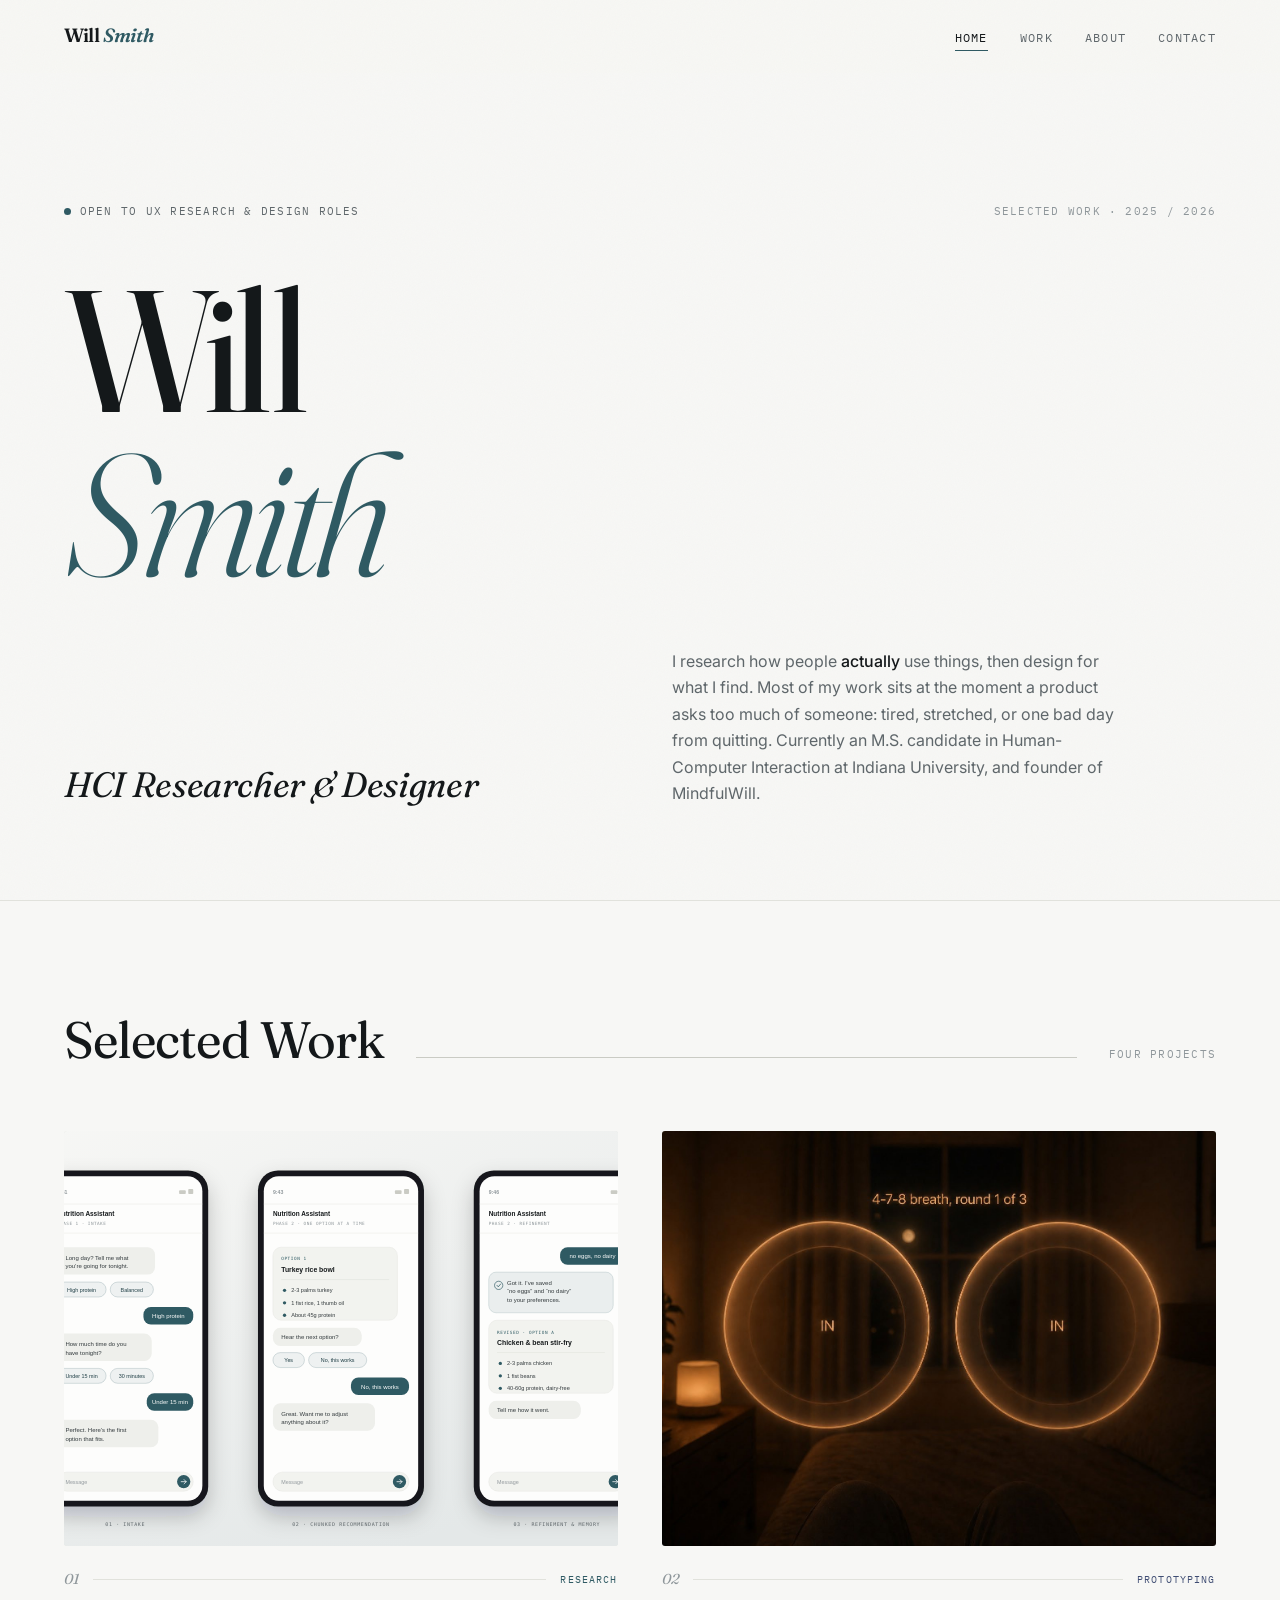
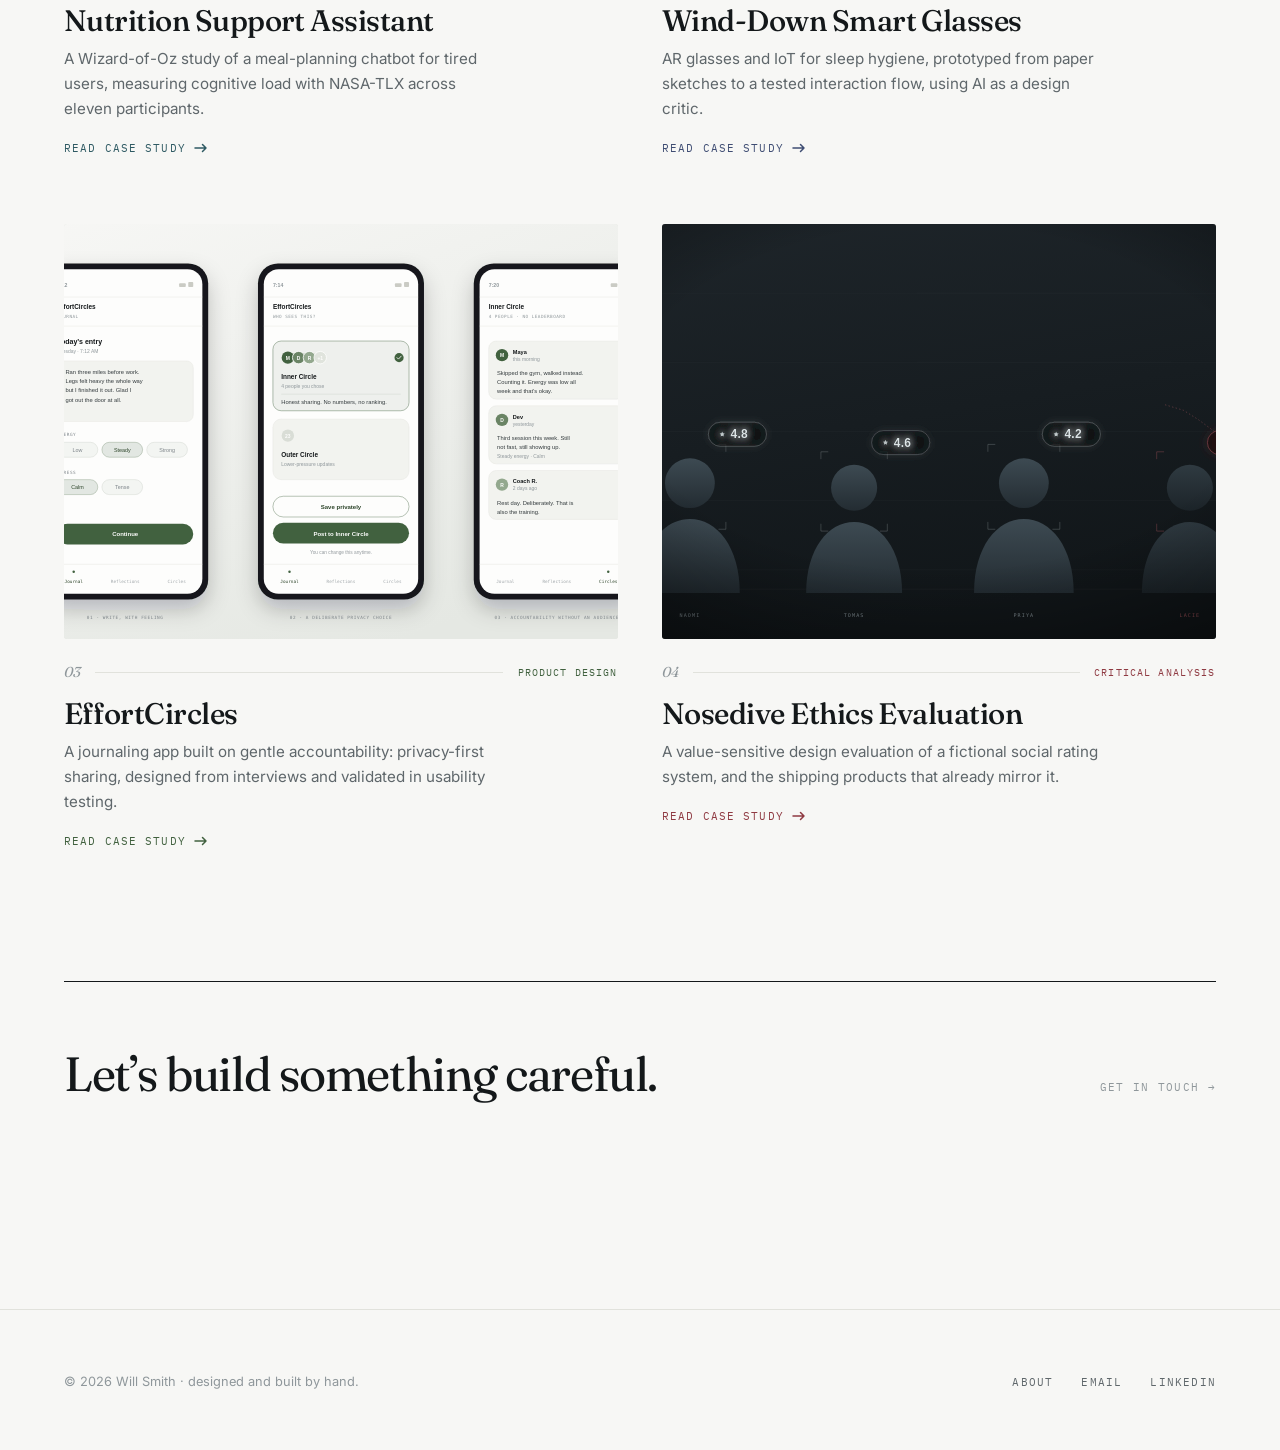
==== index.html @ 9ad9723b "Portfolio site Static HTML/CSS/JS portfolio. Four case studies, about, and contact. Fraunces + Inter" ====
<!DOCTYPE html>
<html lang="en">
<head>
<meta charset="UTF-8">
<meta name="viewport" content="width=device-width, initial-scale=1.0">
<title>Will Smith · HCI Researcher &amp; Designer</title>
<meta name="description" content="Will Smith is an HCI researcher and designer. Selected work in user research, prototyping, product design, and design ethics.">
<meta property="og:title" content="Will Smith, HCI Researcher &amp; Designer">
<meta property="og:description" content="Research-led design for the moments when products ask too much.">
<meta property="og:type" content="website">
<link rel="icon" href="data:image/svg+xml,%3Csvg xmlns='http://www.w3.org/2000/svg' viewBox='0 0 64 64'%3E%3Crect width='64' height='64' rx='14' fill='%232f5a63'/%3E%3Ctext x='32' y='45' font-family='Georgia,serif' font-size='36' fill='%23f7f7f5' text-anchor='middle'%3EW%3C/text%3E%3C/svg%3E">
<link rel="preconnect" href="https://fonts.googleapis.com">
<link rel="preconnect" href="https://fonts.gstatic.com" crossorigin>
<link href="https://fonts.googleapis.com/css2?family=Fraunces:ital,opsz,wght@0,9..144,300..700;1,9..144,300..700&family=IBM+Plex+Mono:wght@400;500&family=Inter:wght@400;500;600&display=swap" rel="stylesheet">
<link rel="stylesheet" href="css/style.css">
<noscript><style>[data-reveal]{opacity:1!important;transform:none!important}.mask>span{transform:none!important}</style></noscript>
</head>
<body>

<header class="site-nav">
  <div class="wrap">
    <a class="wordmark" href="index.html">Will <em>Smith</em></a>
    <button class="nav-toggle" aria-label="Toggle navigation" aria-expanded="false">
      <span class="bar"></span><span class="bar"></span><span class="bar"></span>
    </button>
    <ul class="nav-links">
      <li><a href="index.html" aria-current="page">Home</a></li>
      <li><a href="index.html#work">Work</a></li>
      <li><a href="about.html">About</a></li>
      <li><a href="contact.html">Contact</a></li>
    </ul>
  </div>
</header>

<main>

  <!-- ============ HERO ============ -->
  <section class="hero">
    <div class="wrap">
      <div class="hero-top" data-reveal>
        <span class="avail">Open to UX research &amp; design roles</span>
        <span class="year">Selected work · 2025 / 2026</span>
      </div>

      <h1 data-reveal="mask">
        <span class="mask"><span>Will</span></span>
        <span class="mask" style="--d:.11s"><span><em>Smith</em></span></span>
      </h1>

      <div class="hero-bottom">
        <p class="tagline" data-reveal style="--d:.34s">HCI Researcher &amp; Designer</p>
        <div class="intro" data-reveal style="--d:.44s">
          <p>
            I research how people <strong>actually</strong> use things, then
            design for what I find. Most of my work sits at the moment a product
            asks too much of someone: tired, stretched, or one bad day from
            quitting. Currently an M.S. candidate in Human-Computer Interaction
            at Indiana University, and founder of MindfulWill.
          </p>
        </div>
      </div>
    </div>
  </section>

  <!-- ============ WORK ============ -->
  <section class="work" id="work">
    <div class="wrap">
      <div class="section-head" data-reveal>
        <h2>Selected Work</h2>
        <span class="rule"></span>
        <span class="count">FOUR PROJECTS</span>
      </div>

      <div class="card-grid" data-stagger="110">

        <a class="card" href="nutrition-support-assistant.html" data-reveal>
          <div class="card-media">
            <img src="img/nutrition-mockup.svg" width="1600" height="1000"
                 alt="Three phone screens showing the Nutrition Support Assistant conversation flow.">
          </div>
          <div class="card-index">
            <span class="n">01</span><span class="rule"></span><span class="tag">Research</span>
          </div>
          <h3>Nutrition Support Assistant</h3>
          <p>A Wizard-of-Oz study of a meal-planning chatbot for tired users, measuring cognitive load with NASA-TLX across eleven participants.</p>
          <span class="more">Read case study
            <svg width="14" height="10" viewBox="0 0 14 10" fill="none" aria-hidden="true"><path d="M1 5h11M8.5 1.5 12 5l-3.5 3.5" stroke="currentColor" stroke-width="1.5" stroke-linecap="round" stroke-linejoin="round"/></svg>
          </span>
        </a>

        <a class="card" data-accent="dusk" href="wind-down-ar-glasses.html" data-reveal>
          <div class="card-media">
            <img src="img/windown-breathwork.png" width="1536" height="1024" loading="lazy"
                 alt="Two glowing amber breathing rings floating in a dark bedroom, seen through AR glasses.">
          </div>
          <div class="card-index">
            <span class="n">02</span><span class="rule"></span><span class="tag">Prototyping</span>
          </div>
          <h3>Wind-Down Smart Glasses</h3>
          <p>AR glasses and IoT for sleep hygiene, prototyped from paper sketches to a tested interaction flow, using AI as a design critic.</p>
          <span class="more">Read case study
            <svg width="14" height="10" viewBox="0 0 14 10" fill="none" aria-hidden="true"><path d="M1 5h11M8.5 1.5 12 5l-3.5 3.5" stroke="currentColor" stroke-width="1.5" stroke-linecap="round" stroke-linejoin="round"/></svg>
          </span>
        </a>

        <a class="card" data-accent="forest" href="effortcircles.html" data-reveal>
          <div class="card-media">
            <img src="img/effortcircles-mockup.svg" width="1600" height="1000" loading="lazy"
                 alt="Three phone screens showing EffortCircles: journal entry, privacy choice, and the Inner Circle feed.">
          </div>
          <div class="card-index">
            <span class="n">03</span><span class="rule"></span><span class="tag">Product Design</span>
          </div>
          <h3>EffortCircles</h3>
          <p>A journaling app built on gentle accountability: privacy-first sharing, designed from interviews and validated in usability testing.</p>
          <span class="more">Read case study
            <svg width="14" height="10" viewBox="0 0 14 10" fill="none" aria-hidden="true"><path d="M1 5h11M8.5 1.5 12 5l-3.5 3.5" stroke="currentColor" stroke-width="1.5" stroke-linecap="round" stroke-linejoin="round"/></svg>
          </span>
        </a>

        <a class="card" data-accent="oxblood" href="nosedive-ethics-evaluation.html" data-reveal>
          <div class="card-media">
            <img src="img/nosedive-overlay.svg" width="1600" height="900" loading="lazy"
                 alt="Abstract figures seen through an AR overlay, each tagged with a live star rating.">
          </div>
          <div class="card-index">
            <span class="n">04</span><span class="rule"></span><span class="tag">Critical Analysis</span>
          </div>
          <h3>Nosedive Ethics Evaluation</h3>
          <p>A value-sensitive design evaluation of a fictional social rating system, and the shipping products that already mirror it.</p>
          <span class="more">Read case study
            <svg width="14" height="10" viewBox="0 0 14 10" fill="none" aria-hidden="true"><path d="M1 5h11M8.5 1.5 12 5l-3.5 3.5" stroke="currentColor" stroke-width="1.5" stroke-linecap="round" stroke-linejoin="round"/></svg>
          </span>
        </a>

      </div>

      <section class="cs-next" data-reveal>
        <a href="contact.html">
          <span class="title">Let&#8217;s build something careful.</span>
          <span class="dir">Get in touch →</span>
        </a>
      </section>
    </div>
  </section>

</main>

<footer class="site-footer">
  <div class="wrap">
    <p>© <span id="year"></span> Will Smith · designed and built by hand.</p>
    <ul class="footer-links">
      <li><a href="about.html">About</a></li>
      <li><a href="mailto:willsmith8418@gmail.com">Email</a></li>
      <li><a href="https://www.linkedin.com/in/willsmith8418/" target="_blank" rel="noopener">LinkedIn</a></li>
    </ul>
  </div>
</footer>

<script src="js/main.js"></script>
</body>
</html>
---- css/style.css ----
/* =====================================================================
   Will Smith - HCI Researcher & Designer
   Editorial design system
   ===================================================================== */

/* ---------- Tokens ---------- */
:root {
  --paper:      #f7f7f5;
  --paper-2:    #eeefeb;
  --paper-3:    #e3e5e0;
  --card:       #fdfdfc;

  --ink:        #14181a;
  --ink-2:      #333a3d;
  --ink-3:      #5f676b;
  --ink-4:      #8f979b;

  --line:       #e1e2dc;
  --line-2:     #cacbc4;

  /* default accent - deep teal */
  --accent:      #2f5a63;
  --accent-deep: #1e3d44;
  --accent-soft: #d3e0e2;

  --serif: "Fraunces", "Georgia", "Times New Roman", serif;
  --sans:  "Inter", -apple-system, BlinkMacSystemFont, "Segoe UI", Roboto, sans-serif;
  --mono:  "IBM Plex Mono", ui-monospace, SFMono-Regular, Menlo, Consolas, monospace;

  --measure: 66ch;
  --wrap:    1240px;

  --ease:    cubic-bezier(0.16, 1, 0.3, 1);
  --ease-io: cubic-bezier(0.65, 0, 0.35, 1);

  --nav-h: 4.5rem;
}

body[data-accent="dusk"]   { --accent:#3f4d73; --accent-deep:#2a3552; --accent-soft:#d9dced; }
body[data-accent="forest"] { --accent:#41613f; --accent-deep:#2c4429; --accent-soft:#d9e4d6; }
body[data-accent="oxblood"]{ --accent:#8f3a42; --accent-deep:#6d2a31; --accent-soft:#eed7d8; }

*, *::before, *::after { margin: 0; padding: 0; box-sizing: border-box; }

html {
  scroll-behavior: smooth;
  -webkit-text-size-adjust: 100%;
}

body {
  font-family: var(--sans);
  font-size: 1.0625rem;
  line-height: 1.65;
  color: var(--ink-2);
  background: var(--paper);
  overflow-x: clip;
  -webkit-font-smoothing: antialiased;
  -moz-osx-font-smoothing: grayscale;
  font-feature-settings: "kern" 1, "liga" 1;
}

/* Paper grain */
body::after {
  content: "";
  position: fixed;
  inset: 0;
  z-index: 9999;
  pointer-events: none;
  opacity: 0.028;
  mix-blend-mode: multiply;
  background-image: url("data:image/svg+xml,%3Csvg xmlns='http://www.w3.org/2000/svg' width='240' height='240'%3E%3Cfilter id='n'%3E%3CfeTurbulence type='fractalNoise' baseFrequency='0.85' numOctaves='4' stitchTiles='stitch'/%3E%3C/filter%3E%3Crect width='240' height='240' filter='url(%23n)'/%3E%3C/svg%3E");
}

/* Intrinsic aspect ratio is always preserved unless a rule opts out */
img, svg { max-width: 100%; height: auto; display: block; }

h1, h2, h3, h4 {
  font-family: var(--serif);
  font-optical-sizing: auto;
  font-weight: 500;
  line-height: 1.06;
  letter-spacing: -0.018em;
  color: var(--ink);
  text-wrap: balance;
}

a { color: var(--accent-deep); text-underline-offset: 3px; text-decoration-thickness: 1px; }
a:hover { color: var(--accent); }

::selection { background: var(--accent-soft); color: var(--ink); }

:focus-visible {
  outline: 2px solid var(--accent);
  outline-offset: 3px;
  border-radius: 2px;
}

/* ---------- Layout ---------- */
.wrap {
  width: 100%;
  max-width: var(--wrap);
  margin-inline: auto;
  padding-inline: clamp(1.25rem, 4vw, 2.75rem);
}
.prose { max-width: var(--measure); }
.prose p + p { margin-top: 1.15em; }
.prose ul { margin: 1.4rem 0 1.4rem 1.1rem; }
.prose li { margin-bottom: 0.55rem; padding-left: 0.35rem; }
.prose li::marker { color: var(--accent); }
.prose strong { color: var(--ink); font-weight: 600; }

.bleed {
  width: 100vw;
  margin-left: calc(50% - 50vw);
  margin-right: calc(50% - 50vw);
}

/* ---------- Micro-labels (monospace system) ---------- */
.kicker, .avail, .year, .count,
.card-index .tag, .meta-bar dt, .timeline-list .when,
.cs-next .dir, .contact-links .r, .footer-links a,
.vtable th, .vtable .verdict, .cert span, .nav-links a {
  font-family: var(--mono);
  font-weight: 400;
}

.kicker {
  display: inline-block;
  font-size: 0.7rem;
  letter-spacing: 0.14em;
  text-transform: uppercase;
  color: var(--accent);
}

.avail {
  display: inline-flex;
  align-items: center;
  gap: 0.55rem;
  font-size: 0.7rem;
  letter-spacing: 0.11em;
  text-transform: uppercase;
  color: var(--ink-3);
}
.avail::before {
  content: "";
  width: 7px; height: 7px;
  border-radius: 50%;
  background: var(--accent);
  animation: pulse 2.6s var(--ease-io) infinite;
}
@keyframes pulse {
  0%   { box-shadow: 0 0 0 0 color-mix(in srgb, var(--accent) 50%, transparent); }
  70%  { box-shadow: 0 0 0 9px color-mix(in srgb, var(--accent) 0%, transparent); }
  100% { box-shadow: 0 0 0 0 color-mix(in srgb, var(--accent) 0%, transparent); }
}

/* ---------- Motion primitives ---------- */
[data-reveal] {
  opacity: 0;
  transform: translateY(26px);
  transition: opacity 0.95s var(--ease), transform 0.95s var(--ease);
  transition-delay: var(--d, 0s);
  will-change: opacity, transform;
}
[data-reveal].in { opacity: 1; transform: none; }

/* Containers whose children carry the motion (mask reveals) */
[data-reveal="mask"] { opacity: 1; transform: none; transition: none; }

.mask { display: block; overflow: hidden; padding-bottom: 0.08em; }
.mask > span {
  display: block;
  transform: translateY(108%);
  transition: transform 1.15s var(--ease);
  transition-delay: var(--d, 0s);
}
.in .mask > span, .mask.in > span { transform: none; }

/* Reading progress */
.progress {
  position: fixed;
  top: 0; left: 0; right: 0;
  height: 2px;
  background: var(--accent);
  transform: scaleX(var(--p, 0));
  transform-origin: 0 50%;
  z-index: 200;
  transition: transform 0.1s linear;
}

/* ---------- Navigation ---------- */
.site-nav {
  position: sticky;
  top: 0;
  z-index: 100;
  background: color-mix(in srgb, var(--paper) 82%, transparent);
  backdrop-filter: saturate(180%) blur(14px);
  -webkit-backdrop-filter: saturate(180%) blur(14px);
  border-bottom: 1px solid transparent;
  transition: transform 0.5s var(--ease), border-color 0.4s ease, background 0.4s ease;
}
.site-nav.scrolled { border-bottom-color: var(--line); }
.site-nav.hide { transform: translateY(-101%); }

.site-nav .wrap {
  display: flex;
  align-items: center;
  justify-content: space-between;
  height: var(--nav-h);
}

.wordmark {
  font-family: var(--serif);
  font-size: 1.2rem;
  font-weight: 600;
  letter-spacing: -0.02em;
  text-decoration: none;
  color: var(--ink);
  white-space: nowrap;
}
.wordmark em { font-style: italic; color: var(--accent); }

.nav-links { display: flex; gap: 2rem; list-style: none; align-items: center; }
.nav-links a {
  position: relative;
  font-size: 0.72rem;
  letter-spacing: 0.11em;
  text-transform: uppercase;
  text-decoration: none;
  color: var(--ink-3);
  padding: 0.4rem 0;
  transition: color 0.3s ease;
}
.nav-links a::after {
  content: "";
  position: absolute;
  left: 0; bottom: 0;
  width: 100%; height: 1px;
  background: var(--accent);
  transform: scaleX(0);
  transform-origin: 100% 50%;
  transition: transform 0.5s var(--ease);
}
.nav-links a:hover { color: var(--ink); }
.nav-links a:hover::after,
.nav-links a[aria-current="page"]::after { transform: scaleX(1); transform-origin: 0 50%; }
.nav-links a[aria-current="page"] { color: var(--ink); }

.nav-toggle {
  display: none;
  background: none; border: none;
  cursor: pointer;
  padding: 0.6rem 0.2rem;
  width: 38px;
}
.nav-toggle .bar {
  display: block;
  width: 22px; height: 1.5px;
  background: var(--ink);
  margin: 5px 0;
  transition: transform 0.45s var(--ease), opacity 0.25s ease;
}

/* ---------- HOME HERO ---------- */
.hero {
  min-height: min(92vh, 900px);
  display: flex;
  flex-direction: column;
  justify-content: center;
  padding: clamp(4rem, 10vh, 8rem) 0 clamp(3rem, 6vh, 5rem);
  border-bottom: 1px solid var(--line);
}
.hero-top {
  display: flex;
  justify-content: space-between;
  align-items: baseline;
  gap: 1.5rem;
  flex-wrap: wrap;
  margin-bottom: clamp(2rem, 6vh, 4rem);
}
.hero-top .year {
  font-size: 0.7rem;
  letter-spacing: 0.11em;
  text-transform: uppercase;
  color: var(--ink-4);
}
.hero h1 {
  font-size: clamp(3.4rem, 13.5vw, 11.5rem);
  font-weight: 400;
  line-height: 0.87;
  letter-spacing: -0.045em;
}
.hero h1 em {
  font-style: italic;
  font-weight: 300;
  color: var(--accent);
}
.hero-bottom {
  display: grid;
  grid-template-columns: 1fr 1fr;
  gap: clamp(2rem, 5vw, 4rem);
  align-items: end;
  margin-top: clamp(2rem, 5vh, 3.5rem);
}
.hero .tagline {
  font-family: var(--serif);
  font-style: italic;
  font-weight: 400;
  font-size: clamp(1.4rem, 3.2vw, 2.2rem);
  line-height: 1.25;
  color: var(--ink);
  letter-spacing: -0.01em;
}
.hero .intro {
  font-size: clamp(0.98rem, 1.25vw, 1.08rem);
  color: var(--ink-3);
  max-width: 46ch;
}
.hero .intro strong { color: var(--ink); font-weight: 500; }

/* ---------- Section headings ---------- */
.section-head {
  display: flex;
  align-items: baseline;
  gap: clamp(1rem, 3vw, 2rem);
  margin-bottom: clamp(2.5rem, 6vw, 4rem);
}
.section-head h2 {
  font-size: clamp(1.9rem, 4.4vw, 3.2rem);
  font-weight: 400;
  white-space: nowrap;
}
.section-head .rule { flex: 1; height: 1px; background: var(--line-2); }
.section-head .count {
  font-size: 0.7rem;
  letter-spacing: 0.11em;
  color: var(--ink-4);
  white-space: nowrap;
}

/* ---------- Work grid ---------- */
.work { padding: clamp(4rem, 10vw, 7rem) 0 0; }

.card-grid {
  display: grid;
  grid-template-columns: repeat(2, 1fr);
  gap: clamp(2rem, 5vw, 4.5rem) clamp(1.5rem, 3.5vw, 3rem);
}

.card {
  display: block;
  text-decoration: none;
  color: inherit;
  --a: var(--accent);
}
.card[data-accent="dusk"]    { --a: #3f4d73; }
.card[data-accent="forest"]  { --a: #41613f; }
.card[data-accent="oxblood"] { --a: #8f3a42; }

.card-media {
  position: relative;
  overflow: hidden;
  aspect-ratio: 4 / 3;
  background: var(--paper-3);
  border-radius: 3px;
}
.card-media img {
  width: 100%; height: 100%;
  object-fit: cover;
  transition: transform 1.1s var(--ease), filter 0.7s ease;
}
.card:hover .card-media img { transform: scale(1.045); }

.card-media::after {
  content: "";
  position: absolute; inset: 0;
  background: linear-gradient(to top, rgba(20,24,26,0.16), transparent 45%);
  opacity: 0;
  transition: opacity 0.6s ease;
}
.card:hover .card-media::after { opacity: 1; }

.card-index {
  display: flex;
  align-items: center;
  gap: 0.9rem;
  margin: 1.35rem 0 0.85rem;
}
.card-index .n {
  font-family: var(--serif);
  font-size: 0.9rem;
  font-style: italic;
  color: var(--ink-4);
}
.card-index .rule { flex: 1; height: 1px; background: var(--line); }
.card-index .tag {
  font-size: 0.65rem;
  letter-spacing: 0.11em;
  text-transform: uppercase;
  color: var(--a);
}

.card h3 {
  font-size: clamp(1.35rem, 2.4vw, 1.85rem);
  font-weight: 500;
  margin-bottom: 0.6rem;
  transition: color 0.35s ease;
}
.card:hover h3 { color: var(--a); }
.card p { font-size: 0.95rem; color: var(--ink-3); max-width: 44ch; }

.card .more {
  display: inline-flex;
  align-items: center;
  gap: 0.5rem;
  margin-top: 1.1rem;
  font-family: var(--mono);
  font-size: 0.7rem;
  letter-spacing: 0.1em;
  text-transform: uppercase;
  color: var(--a);
}
.card .more svg { transition: transform 0.5s var(--ease); }
.card:hover .more svg { transform: translateX(6px); }

/* ---------- CASE STUDY ---------- */
.cs-head { padding: clamp(2.5rem, 6vw, 4.5rem) 0 0; }
.cs-head .kicker { margin-bottom: 1.5rem; }
.cs-head h1 {
  font-size: clamp(2.6rem, 7.5vw, 5.6rem);
  font-weight: 400;
  line-height: 0.95;
  letter-spacing: -0.035em;
  max-width: 16ch;
}
.cs-head h1 em { font-style: italic; font-weight: 300; color: var(--accent); }
.cs-head .standfirst {
  margin-top: clamp(1.5rem, 3vw, 2.25rem);
  font-family: var(--serif);
  font-style: italic;
  font-weight: 400;
  font-size: clamp(1.1rem, 2.1vw, 1.5rem);
  line-height: 1.42;
  color: var(--ink-2);
  max-width: 46ch;
}

.cs-hero-media {
  margin-top: clamp(2.5rem, 6vw, 4.5rem);
  overflow: hidden;
  background: var(--paper-3);
}
.cs-hero-media img { width: 100%; will-change: transform; }
.cs-hero-media--tall img { aspect-ratio: 16/9; height: auto; object-fit: cover; }

/* Metadata bar */
.meta-bar {
  display: grid;
  grid-template-columns: repeat(4, 1fr);
  gap: clamp(1rem, 3vw, 2.5rem);
  border-top: 1px solid var(--ink);
  padding: 1.75rem 0 2rem;
  margin: clamp(2.5rem, 6vw, 4rem) 0 0;
}
.meta-bar dt {
  font-size: 0.63rem;
  letter-spacing: 0.13em;
  text-transform: uppercase;
  color: var(--ink-4);
  margin-bottom: 0.5rem;
}
.meta-bar dd { font-size: 0.92rem; color: var(--ink-2); line-height: 1.5; }

/* Overview / lede */
.overview { padding: clamp(3rem, 7vw, 5rem) 0 0; }
.overview p {
  font-family: var(--serif);
  font-weight: 400;
  font-size: clamp(1.15rem, 2vw, 1.5rem);
  line-height: 1.5;
  color: var(--ink);
  max-width: 34ch;
  letter-spacing: -0.012em;
}
.overview--split {
  display: grid;
  grid-template-columns: 1fr 1fr;
  gap: clamp(2rem, 5vw, 4.5rem);
  align-items: start;
}
.overview--split .sub {
  font-size: 1rem;
  color: var(--ink-3);
  max-width: 48ch;
}
.overview--split .sub p {
  font-family: var(--sans);
  font-size: 1rem;
  line-height: 1.65;
  color: var(--ink-3);
  max-width: none;
  letter-spacing: normal;
}
.overview--split .sub p + p { margin-top: 1.1rem; }

/* Stat strip */
.stats {
  display: grid;
  grid-template-columns: repeat(4, 1fr);
  gap: 1.5rem;
  border-top: 1px solid var(--line-2);
  border-bottom: 1px solid var(--line-2);
  padding: clamp(1.75rem, 4vw, 2.75rem) 0;
  margin: clamp(3rem, 7vw, 5rem) 0 0;
}
.stat b {
  display: block;
  font-family: var(--serif);
  font-weight: 400;
  font-size: clamp(2.1rem, 4.6vw, 3.4rem);
  line-height: 1;
  letter-spacing: -0.03em;
  color: var(--accent);
}
.stat span {
  display: block;
  margin-top: 0.7rem;
  font-size: 0.78rem;
  line-height: 1.45;
  color: var(--ink-3);
  max-width: 22ch;
}

/* Sections */
.cs-section { padding: clamp(4rem, 9vw, 7rem) 0 0; }
.sec-label {
  display: flex;
  align-items: baseline;
  gap: 1.25rem;
  margin-bottom: clamp(1.75rem, 4vw, 2.75rem);
}
.sec-num {
  font-family: var(--mono);
  font-size: 0.78rem;
  letter-spacing: 0.1em;
  color: var(--accent);
}
.sec-label h2 {
  font-size: clamp(1.85rem, 4.4vw, 3rem);
  font-weight: 400;
}
.sec-label .rule { flex: 1; height: 1px; background: var(--line); }

/* Pull quote */
.pull {
  margin: clamp(3rem, 7vw, 4.5rem) 0;
  max-width: 26ch;
}
.pull.pull--wide { max-width: 34ch; }
.pull p {
  font-family: var(--serif);
  font-style: italic;
  font-weight: 400;
  font-size: clamp(1.6rem, 4vw, 2.6rem);
  line-height: 1.2;
  letter-spacing: -0.025em;
  color: var(--ink);
}
.pull cite {
  display: block;
  margin-top: 1.4rem;
  padding-top: 1.1rem;
  border-top: 1px solid var(--line-2);
  font-family: var(--mono);
  font-style: normal;
  font-size: 0.68rem;
  letter-spacing: 0.11em;
  text-transform: uppercase;
  color: var(--ink-4);
}

/* Figures */
figure.fig { margin: clamp(2.5rem, 6vw, 4rem) 0; }
figure.fig img { width: 100%; height: auto; border-radius: 2px; }
figure.fig .frame {
  overflow: hidden;
  background: var(--paper-3);
  border-radius: 2px;
}
figure.fig figcaption {
  margin-top: 1rem;
  padding-left: 1rem;
  border-left: 2px solid var(--accent-soft);
  font-size: 0.85rem;
  line-height: 1.55;
  color: var(--ink-3);
  max-width: 58ch;
}
.fig-pair {
  display: grid;
  grid-template-columns: 1fr 1fr;
  gap: clamp(1.25rem, 3vw, 2.25rem);
  align-items: start;
}
.fig-pair figure.fig { margin: 0; }

/* Callout */
.callout {
  border-left: 2px solid var(--accent);
  padding: 0.35rem 0 0.35rem 1.5rem;
  margin: clamp(2.5rem, 6vw, 3.5rem) 0;
  max-width: 52ch;
}
.callout b {
  display: block;
  font-family: var(--mono);
  font-size: 0.66rem;
  font-weight: 500;
  letter-spacing: 0.13em;
  text-transform: uppercase;
  color: var(--accent);
  margin-bottom: 0.6rem;
}
.callout p { font-size: 1.02rem; color: var(--ink-2); }

/* Value table */
.vtable {
  width: 100%;
  border-collapse: collapse;
  margin: clamp(2rem, 5vw, 3rem) 0;
  font-size: 0.92rem;
}
.vtable th {
  text-align: left;
  font-size: 0.63rem;
  letter-spacing: 0.13em;
  text-transform: uppercase;
  color: var(--ink-4);
  padding: 0 1rem 0.85rem 0;
  border-bottom: 1px solid var(--ink);
}
.vtable td {
  padding: 1rem 1rem 1rem 0;
  border-bottom: 1px solid var(--line);
  vertical-align: top;
  color: var(--ink-2);
}
.vtable td:first-child { color: var(--ink); font-weight: 500; }
.vtable .verdict {
  font-size: 0.6rem;
  letter-spacing: 0.11em;
  text-transform: uppercase;
  color: var(--accent);
  white-space: nowrap;
}
.table-scroll { overflow-x: auto; }

/* Comparison bars */
.bars { margin: clamp(2rem, 5vw, 3rem) 0; max-width: 620px; }
.bar-row { margin-bottom: 1.5rem; }
.bar-row .bl {
  display: flex;
  justify-content: space-between;
  align-items: baseline;
  gap: 1rem;
  margin-bottom: 0.55rem;
  font-size: 0.85rem;
  color: var(--ink-2);
}
.bar-row .bl b { font-family: var(--serif); font-size: 1.1rem; font-weight: 500; color: var(--ink); }
.bar-track { height: 6px; background: var(--paper-3); border-radius: 3px; overflow: hidden; }
.bar-fill {
  height: 100%;
  background: var(--accent);
  border-radius: 3px;
  transform: scaleX(0);
  transform-origin: 0 50%;
  transition: transform 1.3s var(--ease);
  transition-delay: var(--d, 0s);
}
.in .bar-fill { transform: scaleX(var(--v, 0.5)); }
.bar-note { font-size: 0.78rem; color: var(--ink-4); margin-top: 1.25rem; }

/* Next project */
.cs-next {
  margin-top: clamp(5rem, 11vw, 8rem);
  border-top: 1px solid var(--ink);
}
.cs-next a {
  display: flex;
  align-items: baseline;
  justify-content: space-between;
  gap: 2rem;
  padding: clamp(2rem, 5vw, 3.25rem) 0;
  text-decoration: none;
  color: inherit;
}
.cs-next .dir {
  font-size: 0.68rem;
  letter-spacing: 0.12em;
  text-transform: uppercase;
  color: var(--ink-4);
  white-space: nowrap;
}
.cs-next .title {
  font-family: var(--serif);
  font-size: clamp(1.6rem, 4.5vw, 3rem);
  font-weight: 400;
  letter-spacing: -0.03em;
  color: var(--ink);
  transition: color 0.35s ease, transform 0.6s var(--ease);
}
.cs-next a:hover .title { color: var(--accent); transform: translateX(10px); }

/* ---------- ABOUT ---------- */
.about-hero {
  display: grid;
  grid-template-columns: 0.85fr 1.15fr;
  gap: clamp(2rem, 6vw, 5rem);
  align-items: start;
  padding: clamp(3rem, 8vw, 6rem) 0 0;
}
.portrait {
  position: relative;
  aspect-ratio: 4 / 5;
  background: linear-gradient(150deg, var(--paper-2), var(--paper-3));
  border: 1px solid var(--line);
  border-radius: 2px;
  display: grid;
  place-items: center;
  overflow: hidden;
}
.portrait img {
  position: absolute;
  inset: 0;
  z-index: 1;
  width: 100%; height: 100%;
  object-fit: cover;
  object-position: center;
}
.portrait .ph-label {
  font-family: var(--mono);
  font-size: 0.64rem;
  letter-spacing: 0.15em;
  text-transform: uppercase;
  color: var(--ink-4);
}
.about-hero h1 {
  font-size: clamp(2.1rem, 4.6vw, 3.4rem);
  font-weight: 400;
  line-height: 1.08;
  margin: 1.1rem 0 1.75rem;
  max-width: 20ch;
}
.about-hero .bio { max-width: 52ch; }
.about-hero .bio p { color: var(--ink-2); }
.about-hero .bio p + p { margin-top: 1.15rem; }
.about-hero .bio p:first-child { font-size: 1.12rem; color: var(--ink); }

.about-section { padding: clamp(4rem, 9vw, 7rem) 0 0; }

.skills-grid {
  display: grid;
  grid-template-columns: repeat(3, 1fr);
  gap: clamp(1.25rem, 3vw, 2.25rem);
}
.skill-cell { border-top: 1px solid var(--ink); padding-top: 1.4rem; }
.skill-cell h3 { font-size: 1.15rem; font-weight: 500; margin-bottom: 1rem; }
.skill-cell ul { list-style: none; }
.skill-cell li {
  font-size: 0.9rem;
  color: var(--ink-3);
  padding: 0.5rem 0;
  border-bottom: 1px solid var(--line);
}
.skill-cell li:last-child { border-bottom: none; }

.timeline-list { list-style: none; }
.timeline-list li {
  display: grid;
  grid-template-columns: 12rem 1fr;
  gap: clamp(1rem, 3vw, 2.5rem);
  padding: 1.9rem 0;
  border-top: 1px solid var(--line);
}
.timeline-list li:first-child { border-top: 1px solid var(--ink); }
.timeline-list .when {
  font-size: 0.68rem;
  letter-spacing: 0.11em;
  text-transform: uppercase;
  color: var(--accent);
  padding-top: 0.35rem;
}
.timeline-list h3 { font-size: clamp(1.2rem, 2.2vw, 1.55rem); font-weight: 500; margin-bottom: 0.5rem; }
.timeline-list .where { font-size: 0.86rem; color: var(--ink-3); margin-bottom: 0.6rem; }
.timeline-list p { font-size: 0.94rem; color: var(--ink-3); max-width: 58ch; }

.cert-grid {
  display: grid;
  grid-template-columns: repeat(auto-fit, minmax(190px, 1fr));
  gap: 0.85rem;
}
.cert {
  border: 1px solid var(--line);
  border-radius: 2px;
  padding: 1rem 1.1rem;
  background: var(--card);
}
.cert b { display: block; font-size: 0.9rem; font-weight: 500; color: var(--ink); }
.cert span { font-size: 0.72rem; color: var(--ink-4); }

/* Research entry */
.research {
  display: grid;
  grid-template-columns: 1fr 1fr;
  gap: clamp(1.5rem, 4vw, 3.5rem);
  border-top: 1px solid var(--ink);
  padding-top: 1.75rem;
}
.research h3 {
  font-size: clamp(1.35rem, 2.6vw, 1.95rem);
  font-weight: 400;
  line-height: 1.14;
  margin: 0.9rem 0 1rem;
  max-width: 20ch;
}
.research .rmeta {
  font-family: var(--mono);
  font-size: 0.7rem;
  line-height: 1.7;
  letter-spacing: 0.06em;
  color: var(--ink-4);
  max-width: 34ch;
}
.research .rbody p { font-size: 0.97rem; color: var(--ink-3); max-width: 52ch; }
.research .rbody p + p { margin-top: 1.05rem; }
@media (max-width: 860px) {
  .research { grid-template-columns: 1fr; gap: 1.5rem; }
}

/* ---------- CONTACT ---------- */
.contact {
  min-height: 78vh;
  display: flex;
  flex-direction: column;
  justify-content: center;
  padding: clamp(4rem, 10vh, 8rem) 0;
}
.contact h1 {
  font-size: clamp(3rem, 11vw, 8.5rem);
  font-weight: 400;
  line-height: 0.9;
  letter-spacing: -0.045em;
  margin: 1.25rem 0 0;
}
.contact h1 em { font-style: italic; font-weight: 300; color: var(--accent); }
.contact .lede {
  margin-top: clamp(1.75rem, 4vw, 2.5rem);
  font-size: clamp(1rem, 1.6vw, 1.15rem);
  color: var(--ink-3);
  max-width: 48ch;
}
.contact-links {
  margin-top: clamp(3rem, 7vw, 4.5rem);
  border-top: 1px solid var(--ink);
}
.contact-links a {
  display: flex;
  align-items: baseline;
  justify-content: space-between;
  gap: 1.5rem;
  padding: 1.6rem 0;
  border-bottom: 1px solid var(--line);
  text-decoration: none;
  color: inherit;
  transition: padding-left 0.55s var(--ease);
}
.contact-links a:hover { padding-left: 1rem; }
.contact-links .l {
  font-family: var(--serif);
  font-size: clamp(1.3rem, 3.2vw, 2.1rem);
  font-weight: 400;
  letter-spacing: -0.025em;
  color: var(--ink);
  transition: color 0.35s ease;
  overflow-wrap: anywhere;
}
.contact-links a:hover .l { color: var(--accent); }
.contact-links .r {
  font-size: 0.66rem;
  letter-spacing: 0.12em;
  text-transform: uppercase;
  color: var(--ink-4);
  white-space: nowrap;
}

/* ---------- Footer ---------- */
.site-footer {
  margin-top: clamp(5rem, 12vw, 9rem);
  border-top: 1px solid var(--line);
  padding: clamp(2.5rem, 5vw, 3.5rem) 0;
}
.site-footer .wrap {
  display: flex;
  flex-wrap: wrap;
  gap: 1.25rem 2rem;
  align-items: baseline;
  justify-content: space-between;
}
.site-footer p { font-size: 0.8rem; color: var(--ink-4); }
.footer-links { display: flex; gap: 1.75rem; list-style: none; }
.footer-links a {
  font-size: 0.68rem;
  letter-spacing: 0.11em;
  text-transform: uppercase;
  color: var(--ink-3);
  text-decoration: none;
  transition: color 0.3s ease;
}
.footer-links a:hover { color: var(--accent); }

/* ---------- Responsive ---------- */
@media (max-width: 1024px) {
  .about-hero { grid-template-columns: 1fr; gap: 2.5rem; }
  .portrait { max-width: 380px; }
  .timeline-list li { grid-template-columns: 9rem 1fr; }
}

@media (max-width: 860px) {
  .hero-bottom { grid-template-columns: 1fr; gap: 1.75rem; align-items: start; }
  .overview--split { grid-template-columns: 1fr; }
  .overview p { max-width: 100%; }
  .meta-bar { grid-template-columns: repeat(2, 1fr); row-gap: 1.75rem; }
  .stats { grid-template-columns: repeat(2, 1fr); row-gap: 2.25rem; }
  .skills-grid { grid-template-columns: 1fr; gap: 0; }
  .skill-cell { border-top: 1px solid var(--line); padding-top: 1.25rem; margin-top: 1.75rem; }
  .skill-cell:first-child { border-top: 1px solid var(--ink); margin-top: 0; }
}

@media (max-width: 720px) {
  body { font-size: 1rem; }
  .nav-toggle { display: block; }
  .nav-links {
    position: absolute;
    top: var(--nav-h); left: 0; right: 0;
    flex-direction: column;
    align-items: flex-start;
    gap: 0;
    background: var(--paper);
    border-bottom: 1px solid var(--line);
    padding: 0.5rem clamp(1.25rem, 4vw, 2.75rem) 1.5rem;
    display: none;
  }
  .nav-links.open { display: flex; }
  .nav-links li { width: 100%; }
  .nav-links a { display: block; padding: 0.85rem 0; font-size: 0.78rem; }
  .nav-toggle.open .bar:nth-child(1) { transform: translateY(6.5px) rotate(45deg); }
  .nav-toggle.open .bar:nth-child(2) { opacity: 0; }
  .nav-toggle.open .bar:nth-child(3) { transform: translateY(-6.5px) rotate(-45deg); }

  .card-grid { grid-template-columns: 1fr; }
  .fig-pair { grid-template-columns: 1fr; }
  .timeline-list li { grid-template-columns: 1fr; gap: 0.5rem; }
  .cs-next a { flex-direction: column; align-items: flex-start; gap: 0.75rem; }
  .contact-links a { flex-direction: column; align-items: flex-start; gap: 0.4rem; }
  .section-head h2 { white-space: normal; }
}

@media (max-width: 520px) {
  .meta-bar { grid-template-columns: 1fr; row-gap: 1.4rem; }
  .stats { grid-template-columns: 1fr; row-gap: 1.9rem; }
  .stat span { max-width: 100%; }
}

/* ---------- Reduced motion ---------- */
@media (prefers-reduced-motion: reduce) {
  html { scroll-behavior: auto; }
  *, *::before, *::after {
    animation-duration: 0.001ms !important;
    animation-iteration-count: 1 !important;
    transition-duration: 0.001ms !important;
  }
  [data-reveal] { opacity: 1 !important; transform: none !important; }
  .mask > span { transform: none !important; }
  .bar-fill { transform: scaleX(var(--v, 0.5)) !important; }
  .cs-hero-media img { transform: none !important; }
}

@media print {
  .site-nav, .progress, body::after { display: none; }
}
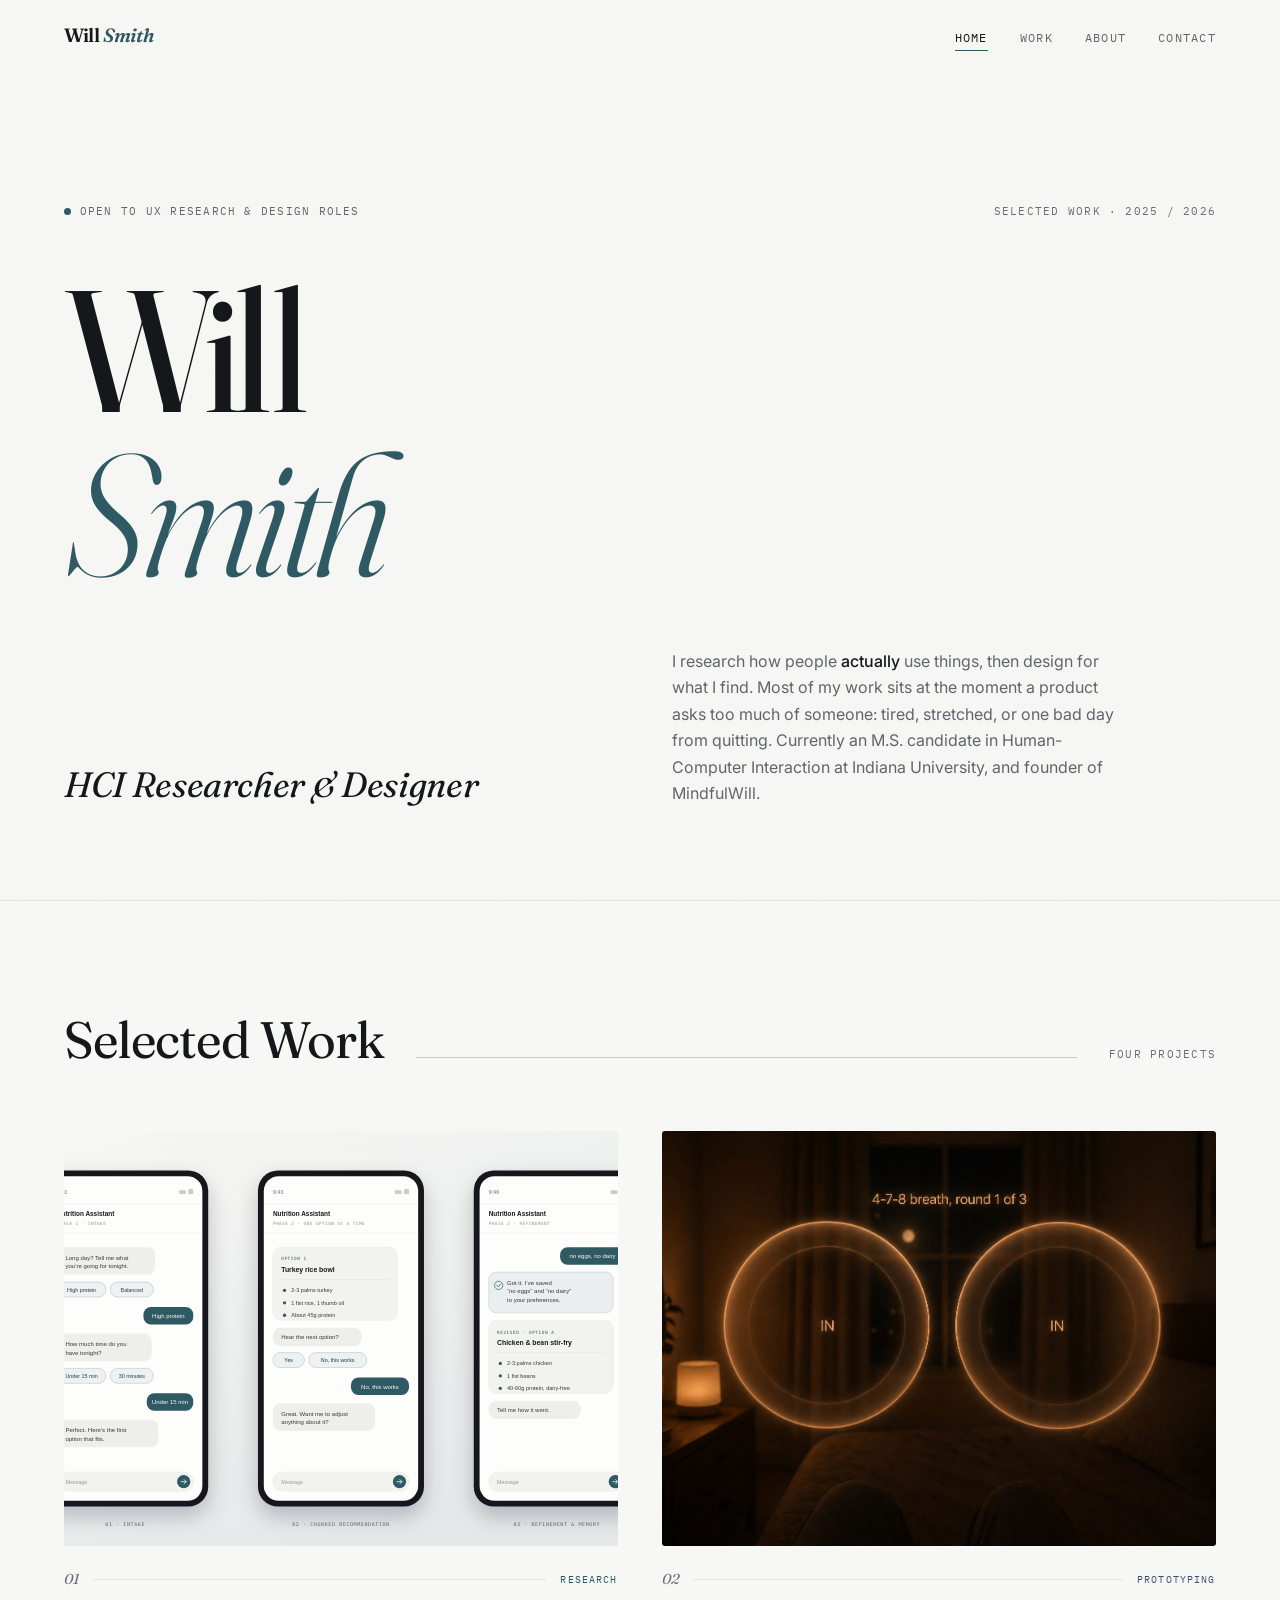
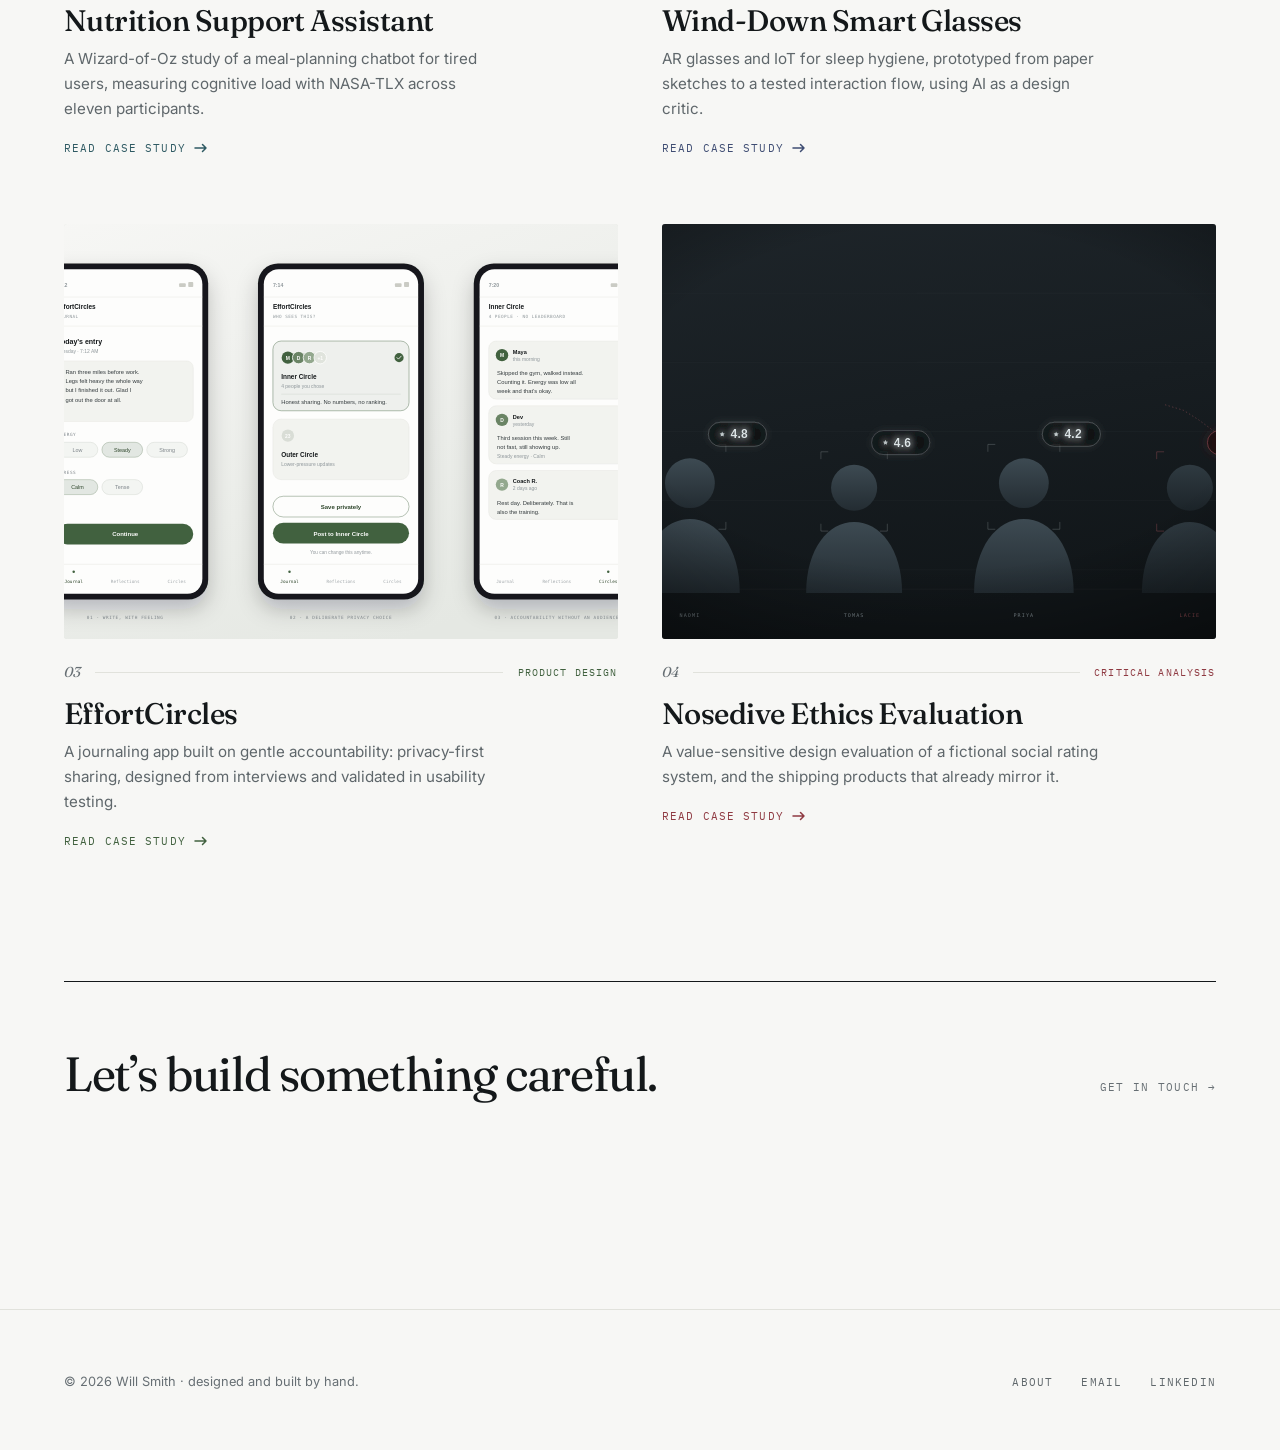
==== commit b2cb2e85: "Audit fixes: figure sizing, contrast, image weight, link previews Figures are now constrained by hei" ====
--- a/index.html
+++ b/index.html
@@ -5,9 +5,20 @@
 <meta name="viewport" content="width=device-width, initial-scale=1.0">
 <title>Will Smith · HCI Researcher &amp; Designer</title>
 <meta name="description" content="Will Smith is an HCI researcher and designer. Selected work in user research, prototyping, product design, and design ethics.">
-<meta property="og:title" content="Will Smith, HCI Researcher &amp; Designer">
-<meta property="og:description" content="Research-led design for the moments when products ask too much.">
+<link rel="canonical" href="https://willsmithux.github.io/">
 <meta property="og:type" content="website">
+<meta property="og:site_name" content="Will Smith">
+<meta property="og:url" content="https://willsmithux.github.io/">
+<meta property="og:title" content="Will Smith · HCI Researcher &amp; Designer">
+<meta property="og:description" content="Will Smith is an HCI researcher and designer. Selected work in user research, prototyping, product design, and design ethics.">
+<meta property="og:image" content="https://willsmithux.github.io/img/og-image.png">
+<meta property="og:image:width" content="1200">
+<meta property="og:image:height" content="630">
+<meta property="og:image:alt" content="Will Smith, HCI Researcher and Designer">
+<meta name="twitter:card" content="summary_large_image">
+<meta name="twitter:title" content="Will Smith · HCI Researcher &amp; Designer">
+<meta name="twitter:description" content="Will Smith is an HCI researcher and designer. Selected work in user research, prototyping, product design, and design ethics.">
+<meta name="twitter:image" content="https://willsmithux.github.io/img/og-image.png">
 <link rel="icon" href="data:image/svg+xml,%3Csvg xmlns='http://www.w3.org/2000/svg' viewBox='0 0 64 64'%3E%3Crect width='64' height='64' rx='14' fill='%232f5a63'/%3E%3Ctext x='32' y='45' font-family='Georgia,serif' font-size='36' fill='%23f7f7f5' text-anchor='middle'%3EW%3C/text%3E%3C/svg%3E">
 <link rel="preconnect" href="https://fonts.googleapis.com">
 <link rel="preconnect" href="https://fonts.gstatic.com" crossorigin>
--- a/css/style.css
+++ b/css/style.css
@@ -13,7 +13,7 @@
   --ink:        #14181a;
   --ink-2:      #333a3d;
   --ink-3:      #5f676b;
-  --ink-4:      #8f979b;
+  --ink-4:      #676f74;   /* 4.77:1 on --paper, clears WCAG AA with margin */
 
   --line:       #e1e2dc;
   --line-2:     #cacbc4;
@@ -579,12 +579,23 @@
   color: var(--ink-4);
 }
 
-/* Figures */
+/* Figures
+   Height is the constraint, not width. A near-square photo set to full column
+   width renders taller than the viewport, so cap the height and let width
+   follow. Landscape images are barely affected; square ones come back to a
+   size you can actually take in at a glance. */
 figure.fig { margin: clamp(2.5rem, 6vw, 4rem) 0; }
-figure.fig img { width: 100%; height: auto; border-radius: 2px; }
+figure.fig img {
+  width: auto;
+  max-width: 100%;
+  height: auto;
+  max-height: min(70vh, 700px);
+  border-radius: 2px;
+}
 figure.fig .frame {
+  display: flex;
+  justify-content: center;
   overflow: hidden;
-  background: var(--paper-3);
   border-radius: 2px;
 }
 figure.fig figcaption {
@@ -715,13 +726,14 @@
 /* ---------- ABOUT ---------- */
 .about-hero {
   display: grid;
-  grid-template-columns: 0.85fr 1.15fr;
-  gap: clamp(2rem, 6vw, 5rem);
+  grid-template-columns: minmax(0, 260px) minmax(0, 1fr);
+  gap: clamp(2rem, 5vw, 4rem);
   align-items: start;
   padding: clamp(3rem, 8vw, 6rem) 0 0;
 }
 .portrait {
   position: relative;
+  max-width: 260px;
   aspect-ratio: 4 / 5;
   background: linear-gradient(150deg, var(--paper-2), var(--paper-3));
   border: 1px solid var(--line);
@@ -922,7 +934,7 @@
 /* ---------- Responsive ---------- */
 @media (max-width: 1024px) {
   .about-hero { grid-template-columns: 1fr; gap: 2.5rem; }
-  .portrait { max-width: 380px; }
+  .portrait { max-width: 220px; }
   .timeline-list li { grid-template-columns: 9rem 1fr; }
 }
 
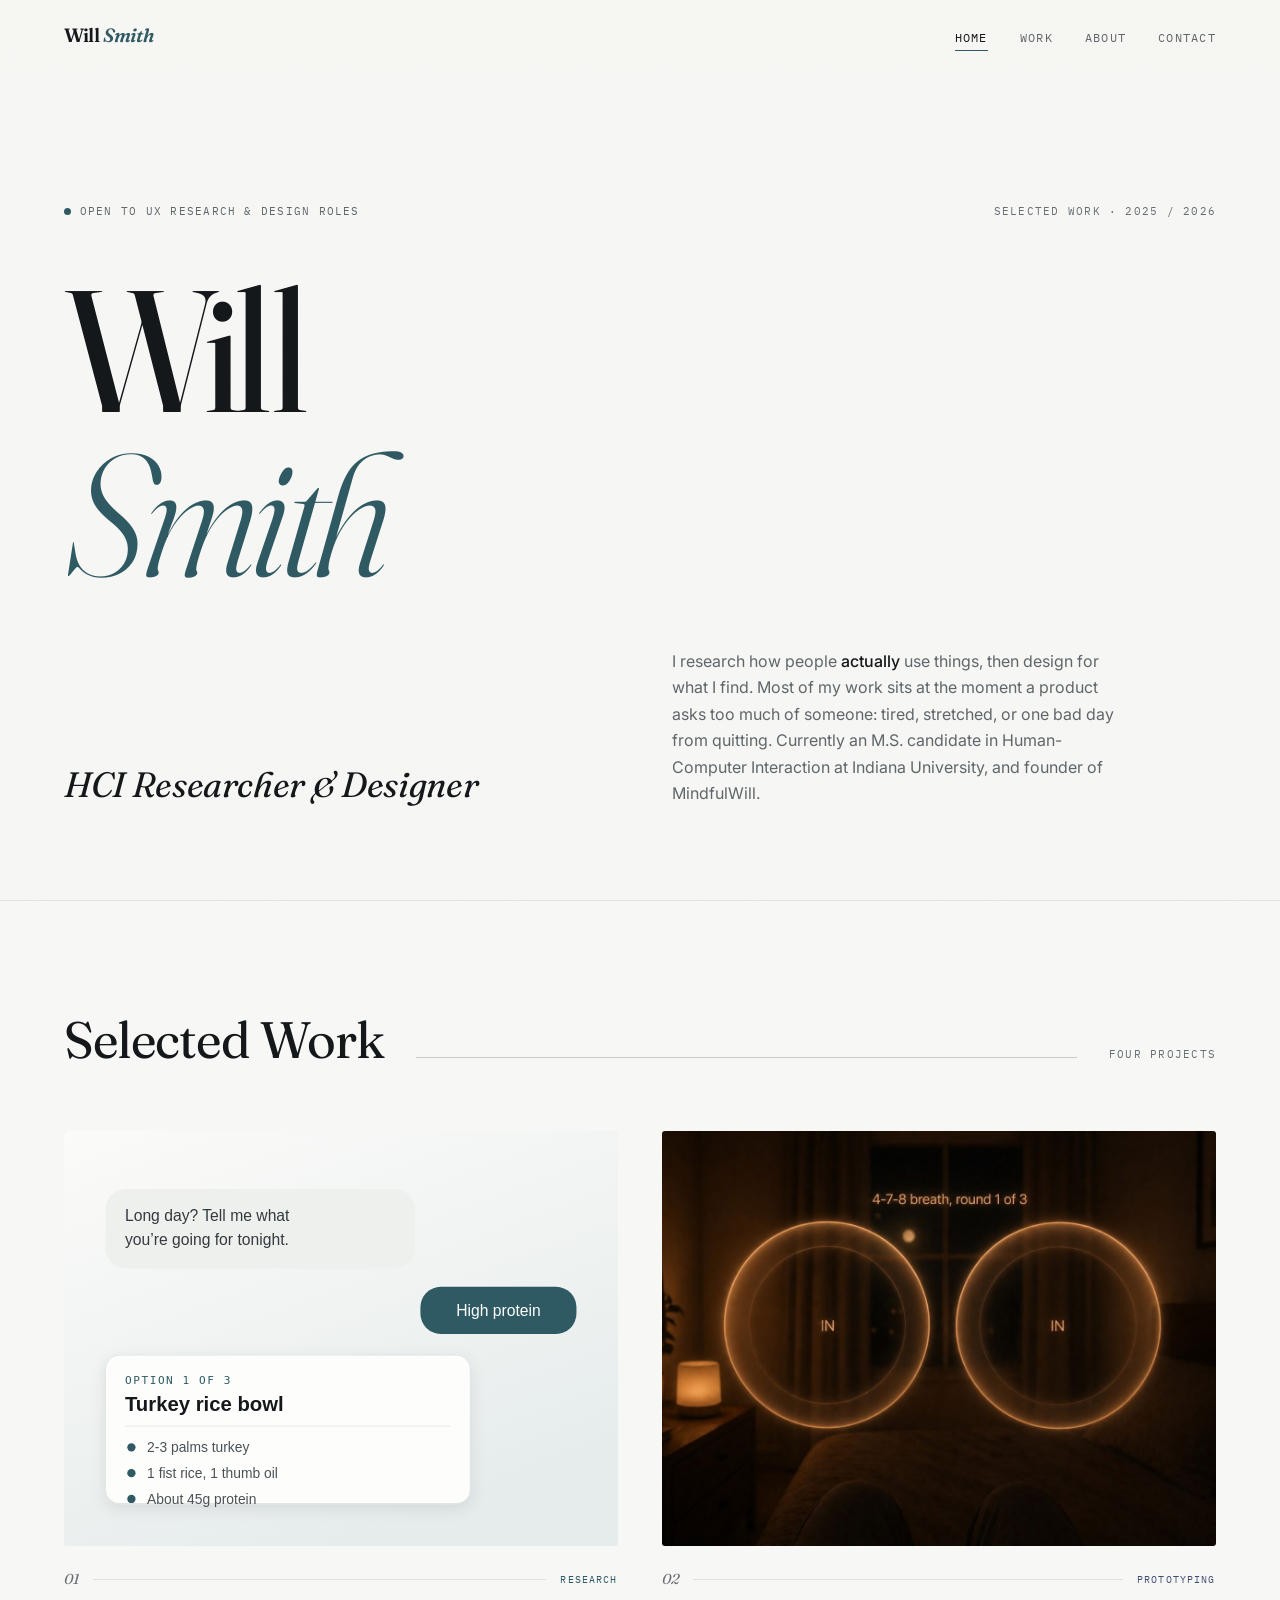
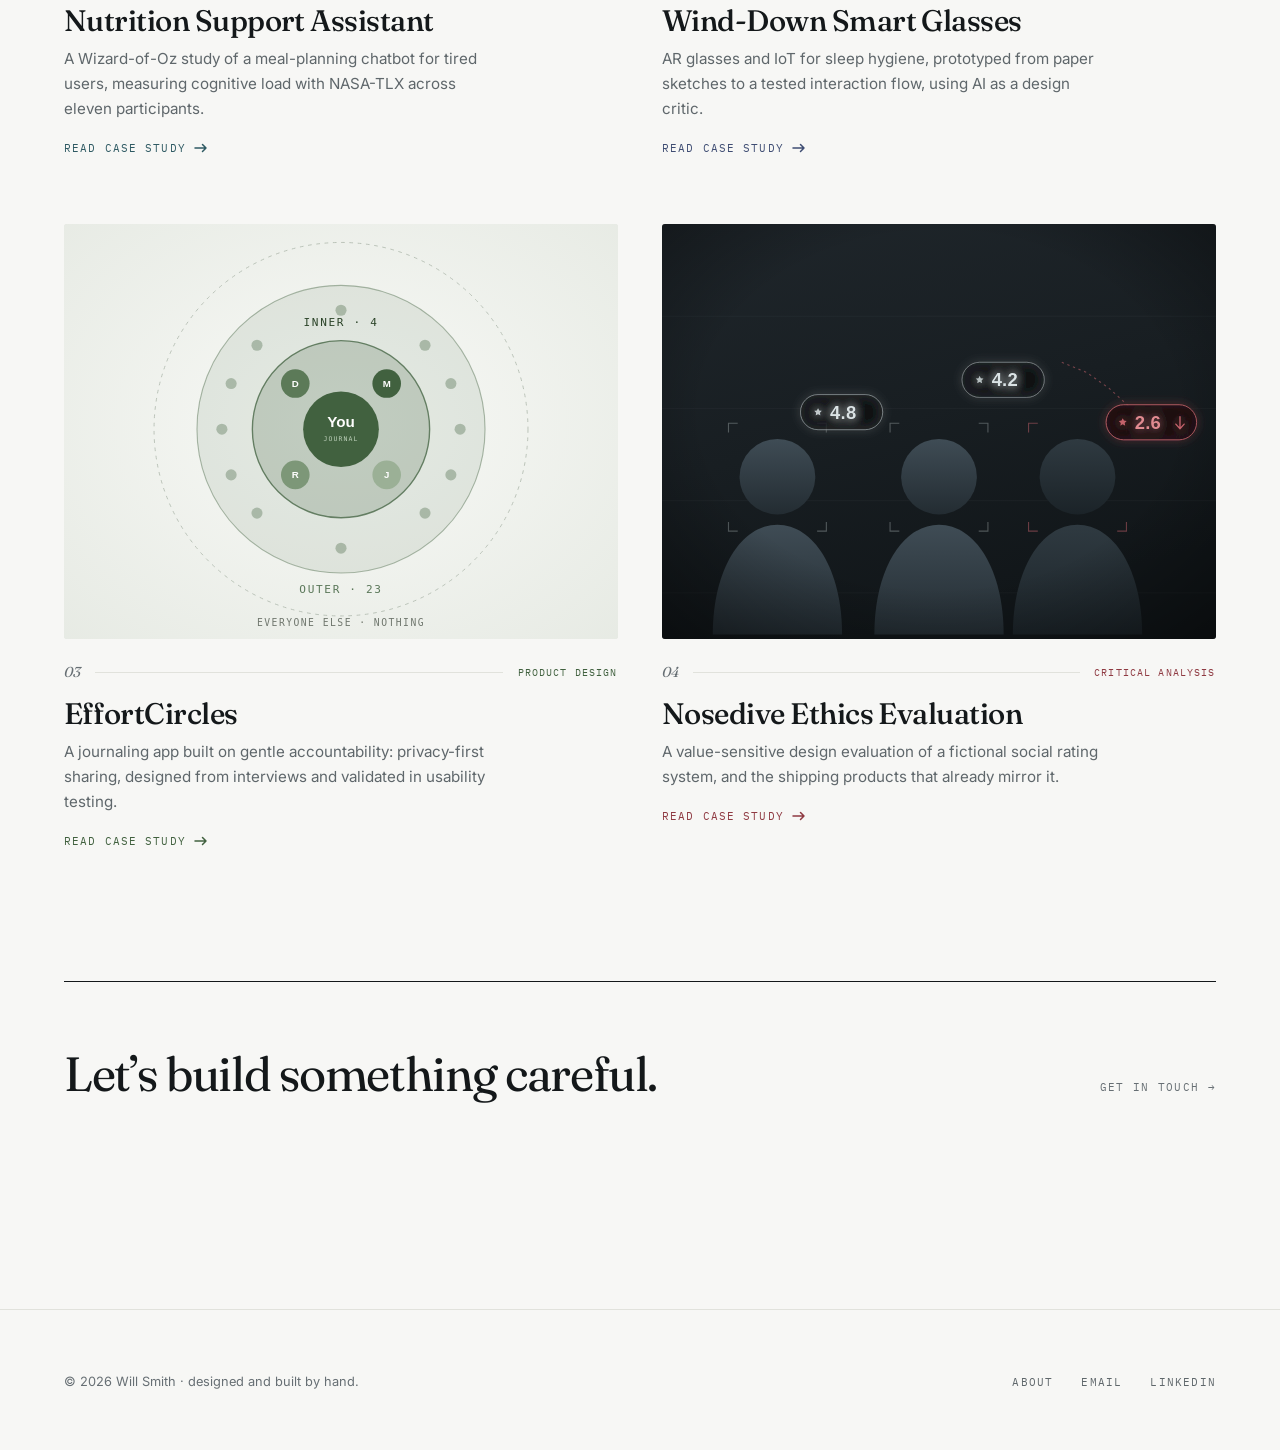
==== commit c4fbdc22: "Purpose-built covers for the four case study cards The cards reused the case study heroes, which cau" ====
--- a/index.html
+++ b/index.html
@@ -86,8 +86,8 @@
 
         <a class="card" href="nutrition-support-assistant.html" data-reveal>
           <div class="card-media">
-            <img src="img/nutrition-mockup.svg" width="1600" height="1000"
-                 alt="Three phone screens showing the Nutrition Support Assistant conversation flow.">
+            <img src="img/cover-nutrition.svg" width="1200" height="900"
+                 alt="An enlarged view of the assistant conversation: an intake question, a quick reply, and a meal card using hand-based portion estimates.">
           </div>
           <div class="card-index">
             <span class="n">01</span><span class="rule"></span><span class="tag">Research</span>
@@ -101,8 +101,8 @@
 
         <a class="card" data-accent="dusk" href="wind-down-ar-glasses.html" data-reveal>
           <div class="card-media">
-            <img src="img/windown-breathwork.png" width="1536" height="1024" loading="lazy"
-                 alt="Two glowing amber breathing rings floating in a dark bedroom, seen through AR glasses.">
+            <img src="img/cover-winddown.jpg" width="1200" height="900" loading="lazy"
+                 alt="Two glowing amber breathing rings filling a dark bedroom, seen through the AR glasses.">
           </div>
           <div class="card-index">
             <span class="n">02</span><span class="rule"></span><span class="tag">Prototyping</span>
@@ -116,8 +116,8 @@
 
         <a class="card" data-accent="forest" href="effortcircles.html" data-reveal>
           <div class="card-media">
-            <img src="img/effortcircles-mockup.svg" width="1600" height="1000" loading="lazy"
-                 alt="Three phone screens showing EffortCircles: journal entry, privacy choice, and the Inner Circle feed.">
+            <img src="img/cover-effortcircles.svg" width="1200" height="900" loading="lazy"
+                 alt="Concentric sharing model: a private centre, an Inner Circle of four, an Outer Circle of twenty-three, and a dashed boundary beyond which nobody sees anything.">
           </div>
           <div class="card-index">
             <span class="n">03</span><span class="rule"></span><span class="tag">Product Design</span>
@@ -131,8 +131,8 @@
 
         <a class="card" data-accent="oxblood" href="nosedive-ethics-evaluation.html" data-reveal>
           <div class="card-media">
-            <img src="img/nosedive-overlay.svg" width="1600" height="900" loading="lazy"
-                 alt="Abstract figures seen through an AR overlay, each tagged with a live star rating.">
+            <img src="img/cover-nosedive.svg" width="1200" height="900" loading="lazy"
+                 alt="Three abstract figures seen through an AR overlay, each tagged with a star rating, the third fallen to 2.6 and marked in red.">
           </div>
           <div class="card-index">
             <span class="n">04</span><span class="rule"></span><span class="tag">Critical Analysis</span>
@@ -162,7 +162,7 @@
     <p>© <span id="year"></span> Will Smith · designed and built by hand.</p>
     <ul class="footer-links">
       <li><a href="about.html">About</a></li>
-      <li><a href="mailto:willsmith8418@gmail.com">Email</a></li>
+      <li><a href="mailto:[removed]">Email</a></li>
       <li><a href="https://www.linkedin.com/in/willsmith8418/" target="_blank" rel="noopener">LinkedIn</a></li>
     </ul>
   </div>
--- a/css/style.css
+++ b/css/style.css
@@ -580,7 +580,7 @@
 }
 
 /* Figures
-   Height is the constraint, not width. A near-square photo set to full column
+   Height is the binding constraint here. A near-square photo set to full column
    width renders taller than the viewport, so cap the height and let width
    follow. Landscape images are barely affected; square ones come back to a
    size you can actually take in at a glance. */
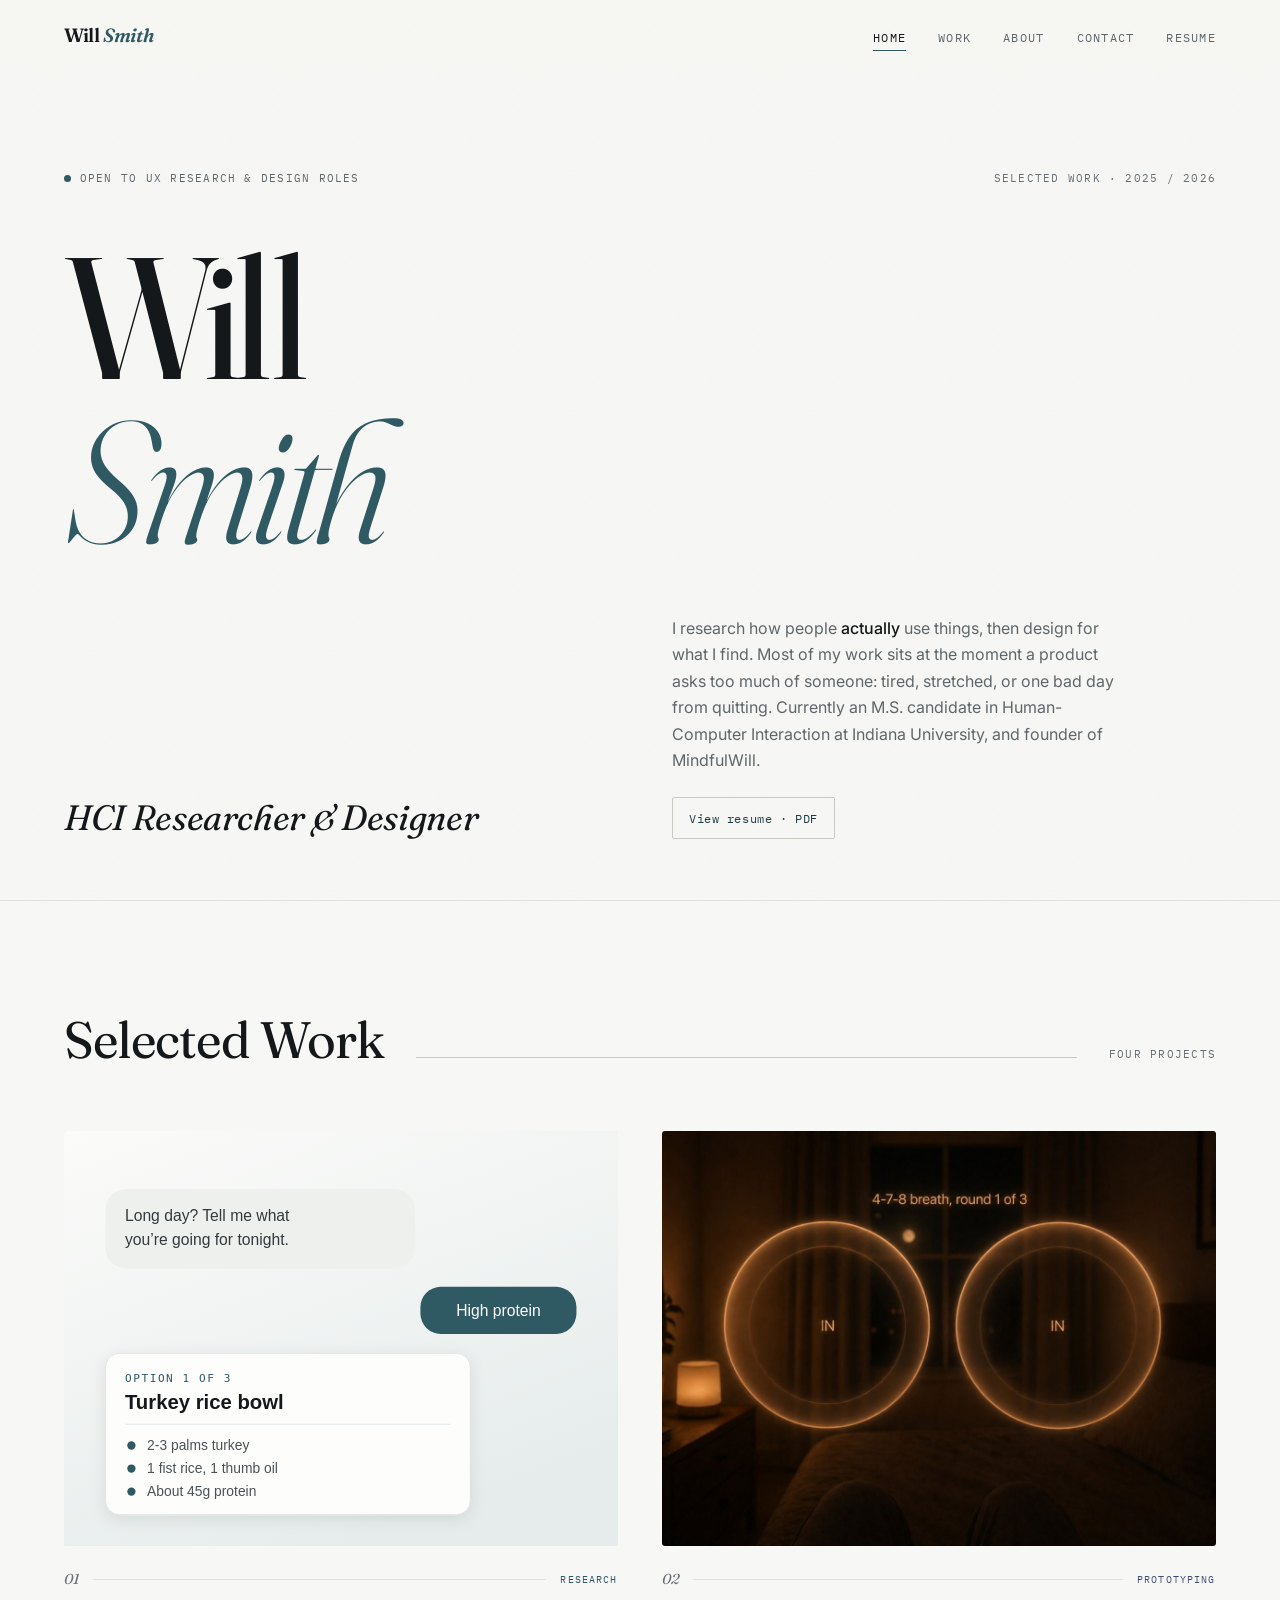
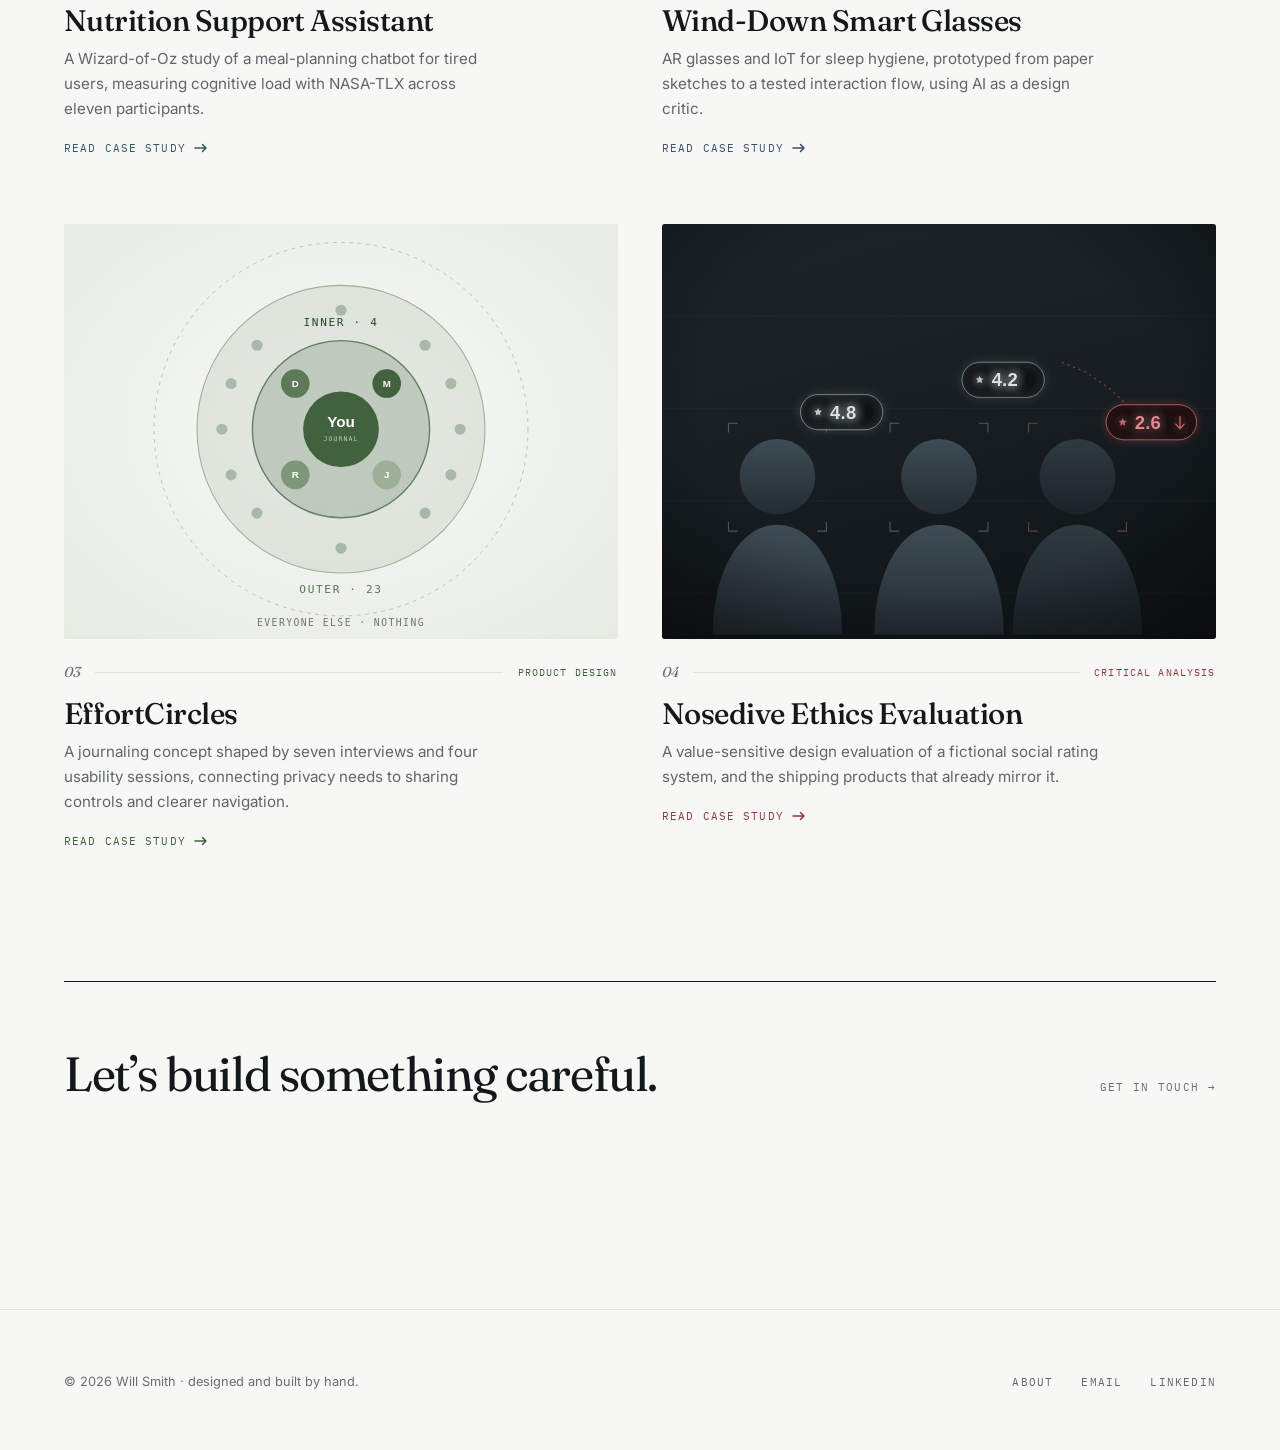
==== commit d0dfec26: "Clarify case study process and publish resume" ====
--- a/index.html
+++ b/index.html
@@ -39,6 +39,7 @@
       <li><a href="index.html#work">Work</a></li>
       <li><a href="about.html">About</a></li>
       <li><a href="contact.html">Contact</a></li>
+      <li><a href="assets/Will-Smith-UX-Resume.pdf">Resume</a></li>
     </ul>
   </div>
 </header>
@@ -68,6 +69,9 @@
             quitting. Currently an M.S. candidate in Human-Computer Interaction
             at Indiana University, and founder of MindfulWill.
           </p>
+          <div class="hero-actions">
+            <a class="resume-link" href="assets/Will-Smith-UX-Resume.pdf">View resume · PDF</a>
+          </div>
         </div>
       </div>
     </div>
@@ -123,7 +127,7 @@
             <span class="n">03</span><span class="rule"></span><span class="tag">Product Design</span>
           </div>
           <h3>EffortCircles</h3>
-          <p>A journaling app built on gentle accountability: privacy-first sharing, designed from interviews and validated in usability testing.</p>
+          <p>A journaling concept shaped by seven interviews and four usability sessions, connecting privacy needs to sharing controls and clearer navigation.</p>
           <span class="more">Read case study
             <svg width="14" height="10" viewBox="0 0 14 10" fill="none" aria-hidden="true"><path d="M1 5h11M8.5 1.5 12 5l-3.5 3.5" stroke="currentColor" stroke-width="1.5" stroke-linecap="round" stroke-linejoin="round"/></svg>
           </span>
--- a/css/style.css
+++ b/css/style.css
@@ -504,6 +504,82 @@
 .overview--split .sub p + p { margin-top: 1.1rem; }
 
 /* Stat strip */
+.project-brief {
+  display: grid;
+  grid-template-columns: repeat(3, minmax(0, 1fr));
+  gap: clamp(1.5rem, 3vw, 2.75rem);
+  padding: 1.75rem 0;
+  border-bottom: 1px solid var(--line);
+}
+.project-brief dt, .case-nav, .stage-label {
+  font-family: var(--mono);
+  font-size: 0.66rem;
+  letter-spacing: 0.09em;
+  text-transform: uppercase;
+  color: var(--accent);
+}
+.project-brief dt { margin-bottom: 0.65rem; }
+.project-brief dd { font-size: 0.9rem; line-height: 1.65; }
+.case-nav {
+  display: flex;
+  flex-wrap: wrap;
+  gap: 0.5rem 1.75rem;
+  padding: 1.25rem 0 0;
+}
+.case-nav a { padding: 0.45rem 0; color: var(--ink-3); }
+.case-nav a:hover { color: var(--accent); }
+.cs-section[id] { scroll-margin-top: calc(var(--nav-h) + 1.5rem); }
+.hero-caption { margin-top: 1rem; font-size: 0.82rem; color: var(--ink-3); }
+.hero-caption p { max-width: 76ch; }
+.decision-list { margin-top: 2rem; border-top: 1px solid var(--line-2); }
+.decision-list > div {
+  display: grid;
+  grid-template-columns: minmax(0, 0.85fr) minmax(0, 1.4fr);
+  gap: 1rem 2.5rem;
+  padding: 1.5rem 0;
+  border-bottom: 1px solid var(--line);
+}
+.decision-list dt { font-size: 0.98rem; font-weight: 600; color: var(--ink); }
+.decision-list dd { font-size: 0.95rem; max-width: 60ch; }
+.design-stages {
+  display: grid;
+  grid-template-columns: repeat(3, minmax(0, 1fr));
+  gap: 1.5rem 2rem;
+  list-style: none;
+  padding: 2rem 0;
+  margin-top: 2rem;
+  border-top: 1px solid var(--line-2);
+  border-bottom: 1px solid var(--line-2);
+  counter-reset: stage;
+}
+.design-stages li { counter-increment: stage; }
+.design-stages li::before {
+  content: "0" counter(stage);
+  display: block;
+  font-family: var(--mono);
+  font-size: 0.7rem;
+  color: var(--accent);
+  margin-bottom: 0.75rem;
+}
+.design-stages h3 { font-size: 1.45rem; line-height: 1.15; margin-bottom: 0.75rem; }
+.design-stages p { font-size: 0.92rem; color: var(--ink-3); }
+.design-stages + .prose { margin-top: 1.75rem; }
+.prototype-comparison { margin: clamp(2.5rem, 6vw, 4rem) 0; }
+.stage-label { display: block; margin-bottom: 1rem; }
+.hero-actions { margin-top: 1.5rem; }
+.resume-link {
+  display: inline-flex;
+  align-items: center;
+  padding: 0.65rem 1rem;
+  border: 1px solid var(--line-2);
+  border-radius: 2px;
+  font-family: var(--mono);
+  font-size: 0.72rem;
+  letter-spacing: 0.05em;
+  text-decoration: none;
+}
+.resume-link:hover { background: var(--accent-soft); border-color: var(--accent); }
+
 .stats {
   display: grid;
   grid-template-columns: repeat(4, 1fr);
@@ -920,7 +996,7 @@
   justify-content: space-between;
 }
 .site-footer p { font-size: 0.8rem; color: var(--ink-4); }
-.footer-links { display: flex; gap: 1.75rem; list-style: none; }
+.footer-links { display: flex; flex-wrap: wrap; gap: 1rem 1.75rem; list-style: none; }
 .footer-links a {
   font-size: 0.68rem;
   letter-spacing: 0.11em;
@@ -951,6 +1027,8 @@
 
 @media (max-width: 720px) {
   body { font-size: 1rem; }
+  .project-brief, .design-stages { grid-template-columns: 1fr; }
+  .decision-list > div { grid-template-columns: 1fr; gap: 0.6rem; }
   .nav-toggle { display: block; }
   .nav-links {
     position: absolute;
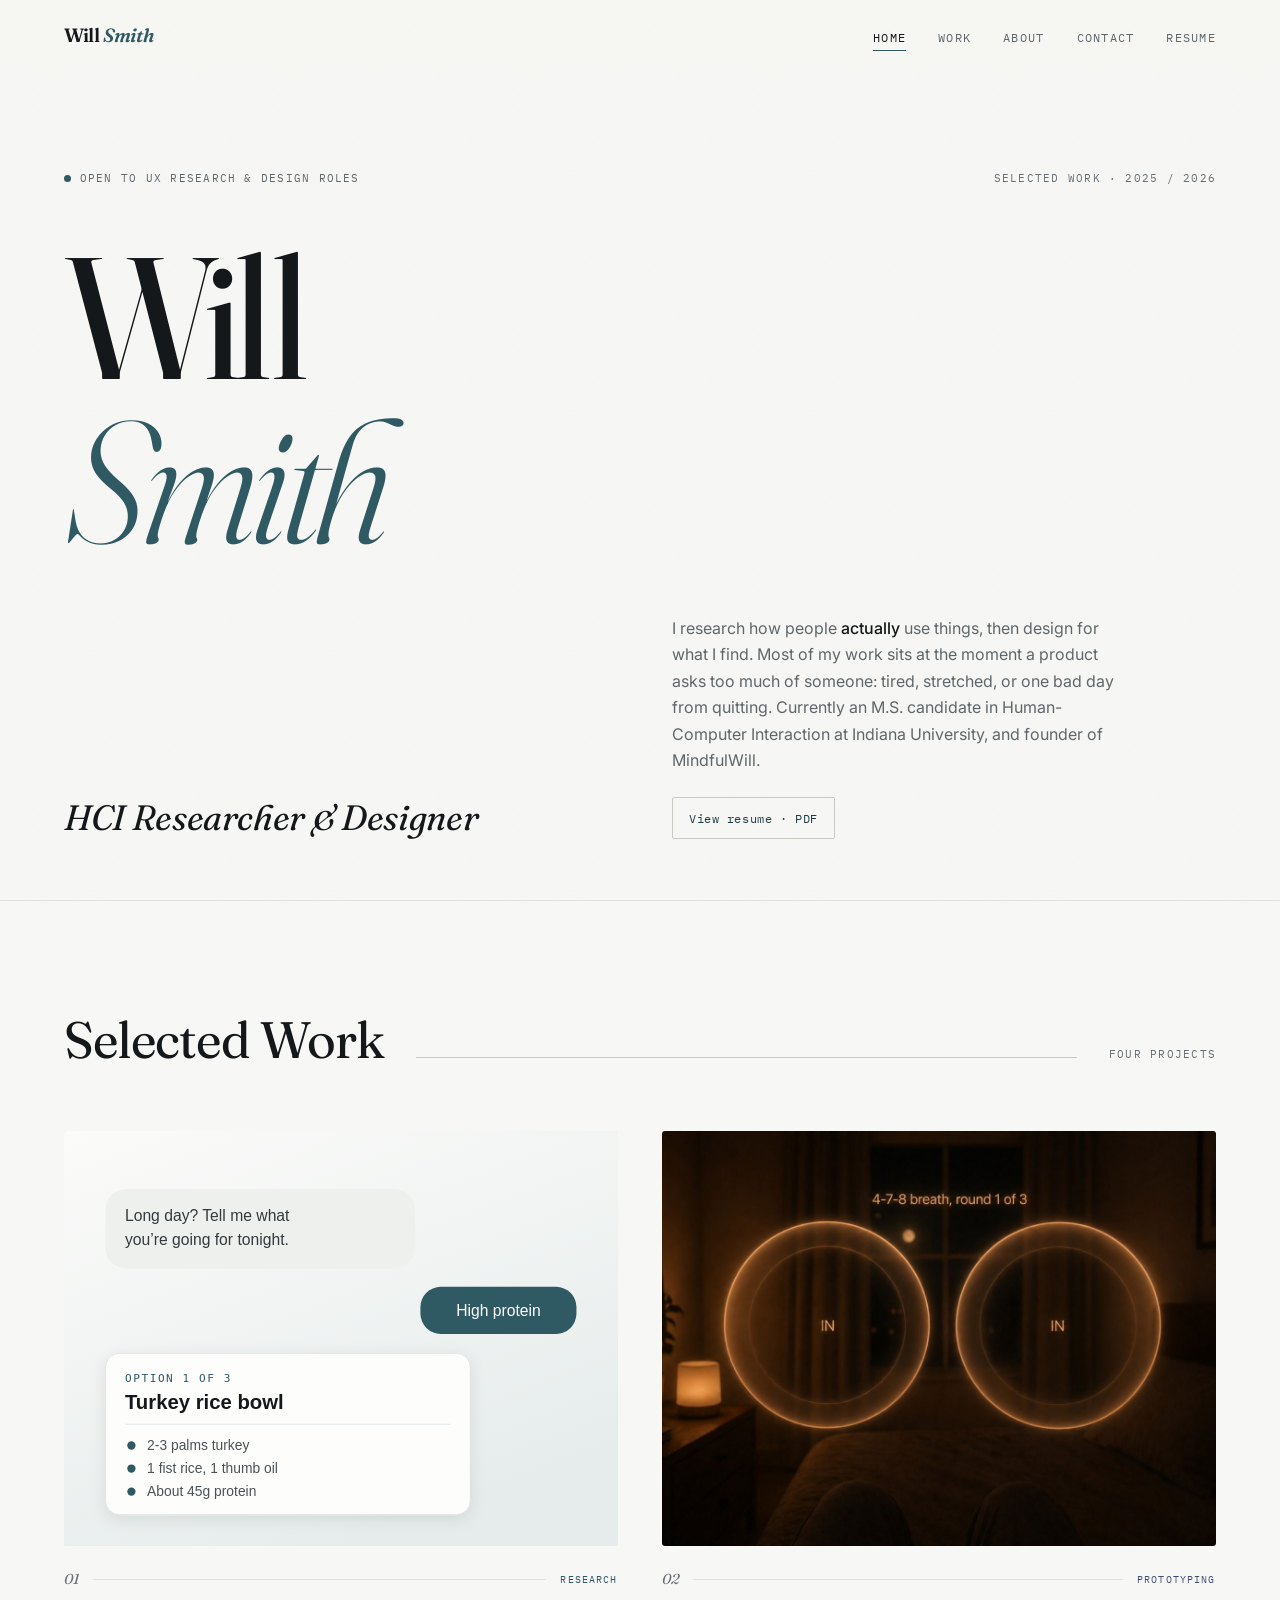
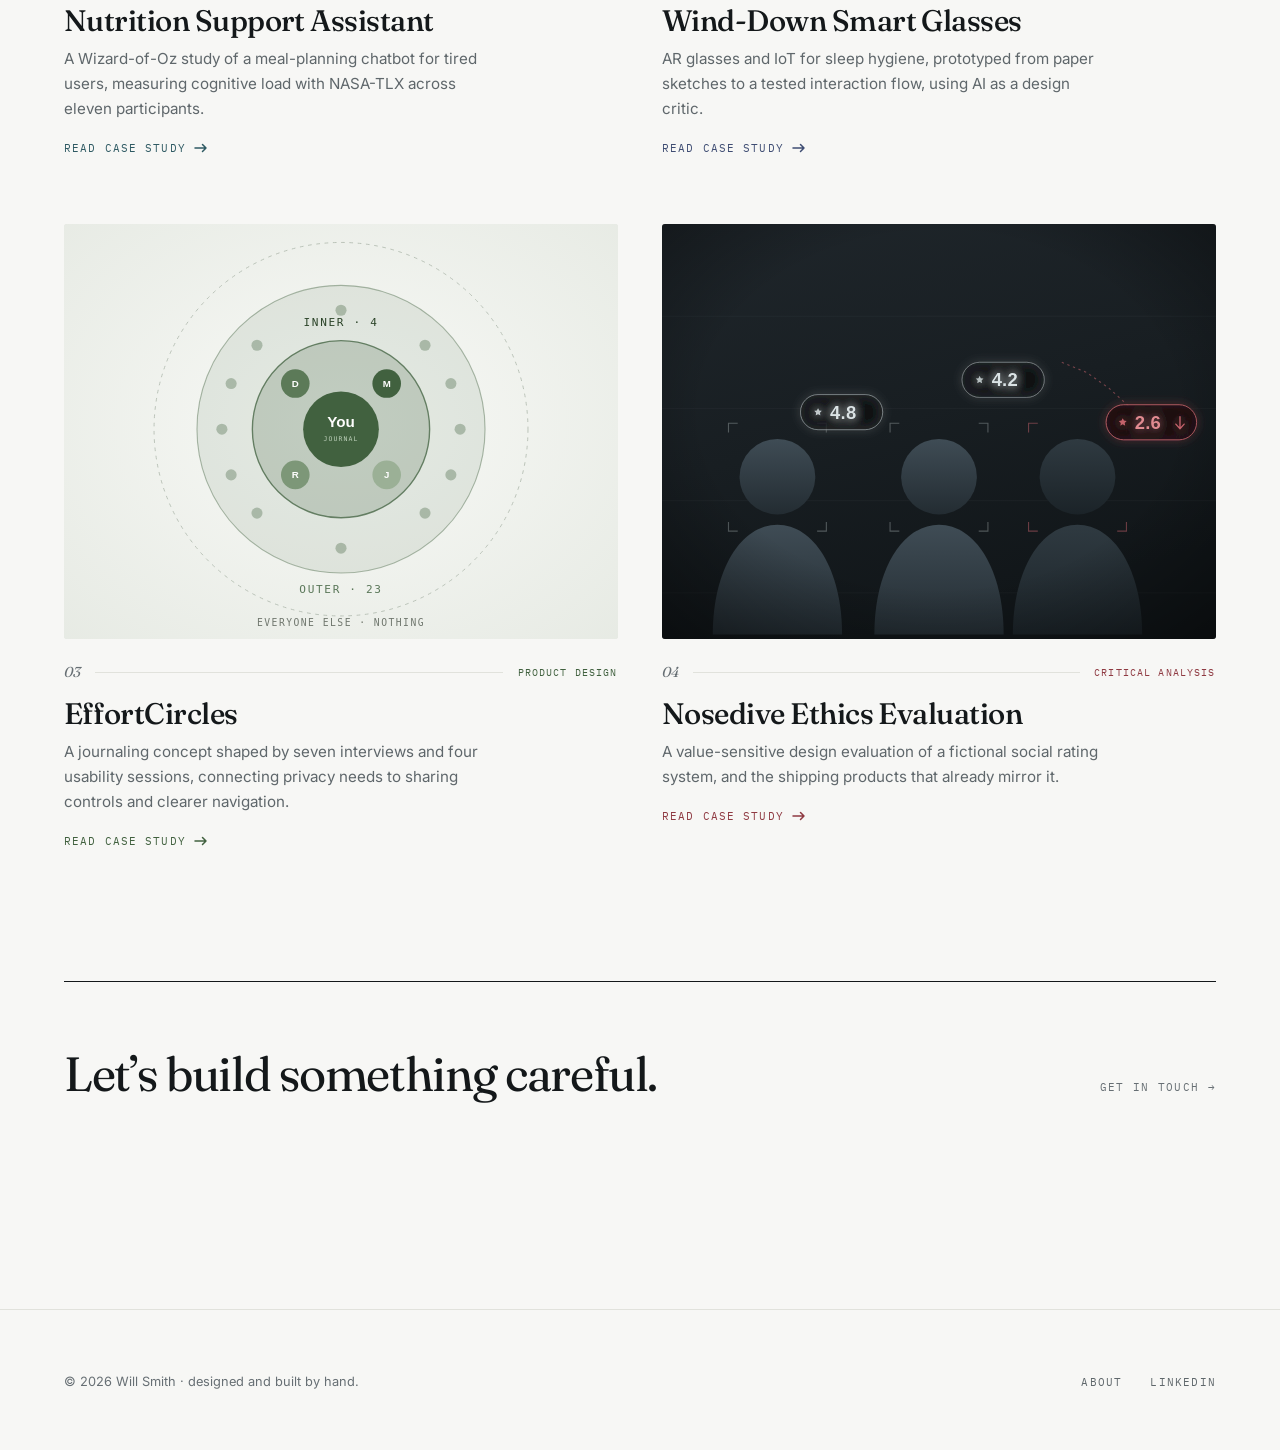
==== commit b2cff645: "Limit public portfolio details and use a public resume" ====
--- a/index.html
+++ b/index.html
@@ -166,7 +166,6 @@
     <p>© <span id="year"></span> Will Smith · designed and built by hand.</p>
     <ul class="footer-links">
       <li><a href="about.html">About</a></li>
-      <li><a href="mailto:[removed]">Email</a></li>
       <li><a href="https://www.linkedin.com/in/willsmith8418/" target="_blank" rel="noopener">LinkedIn</a></li>
     </ul>
   </div>
